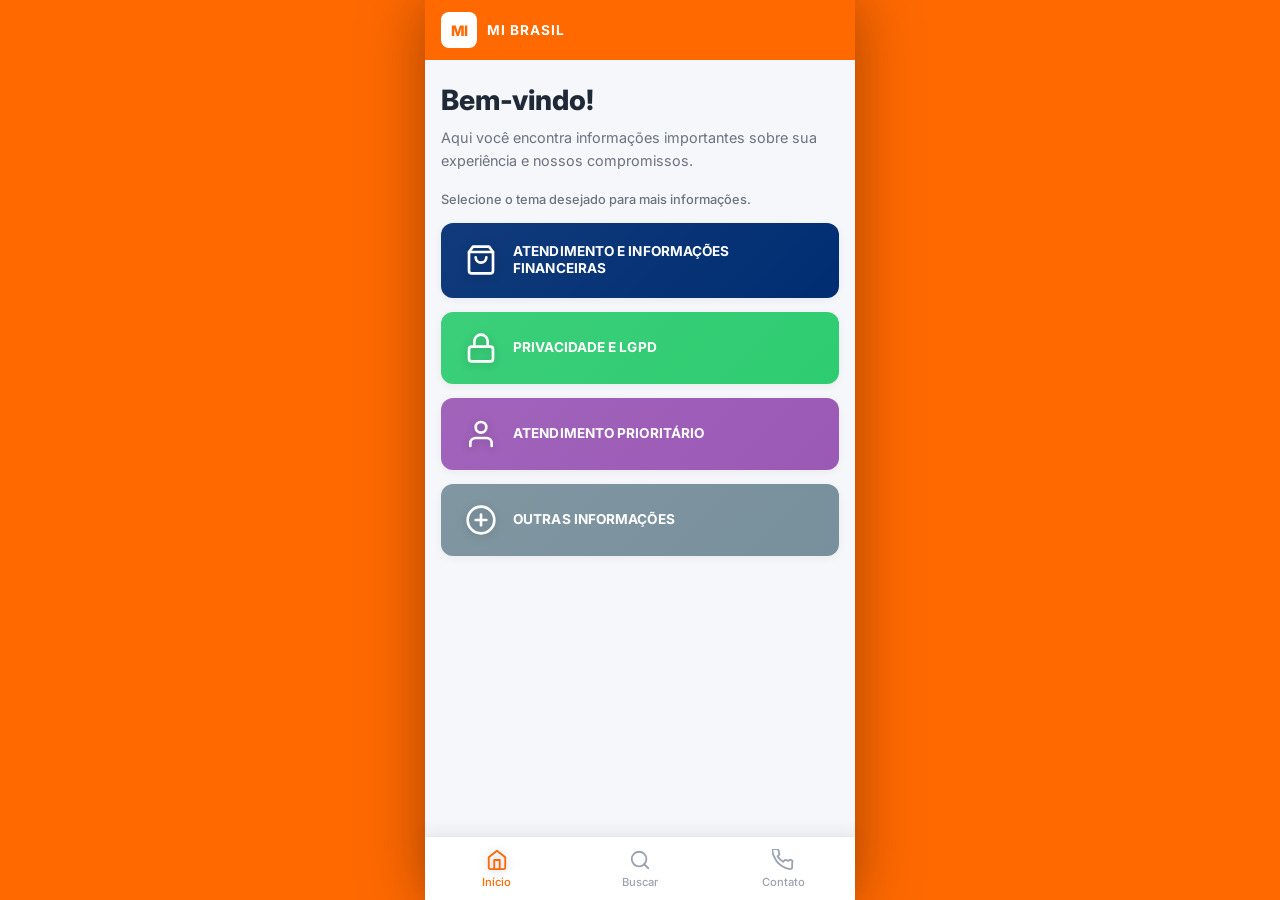
==== index.html @ d86f3706 "vs01" ====
<!DOCTYPE html>
<html lang="pt-BR">

<head>
  <meta charset="UTF-8" />
  <meta name="viewport" content="width=device-width, initial-scale=1.0, maximum-scale=1.0, user-scalable=no" />
  <meta name="theme-color" content="#ff8868" />
  <title>MI Brasil – Informações ao Cliente</title>
  <link rel="preconnect" href="https://fonts.googleapis.com" />
  <link rel="preconnect" href="https://fonts.gstatic.com" crossorigin />
  <link href="https://fonts.googleapis.com/css2?family=Inter:wght@400;500;600;700;800&display=swap" rel="stylesheet" />
  <link rel="stylesheet" href="style.css" />
</head>

<body>

  <!-- ═══════════════════════════════════════════
     SVG ICON SPRITE
════════════════════════════════════════════ -->

  <svg xmlns="http://www.w3.org/2000/svg" style="display:none">
    <symbol id="icon-home" viewBox="0 0 24 24" fill="none" stroke="currentColor" stroke-width="2" stroke-linecap="round"
      stroke-linejoin="round">
      <path d="M3 9l9-7 9 7v11a2 2 0 01-2 2H5a2 2 0 01-2-2z" />
      <polyline points="9 22 9 12 15 12 15 22" />
    </symbol>
    <symbol id="icon-search" viewBox="0 0 24 24" fill="none" stroke="currentColor" stroke-width="2"
      stroke-linecap="round" stroke-linejoin="round">
      <circle cx="11" cy="11" r="8" />
      <line x1="21" y1="21" x2="16.65" y2="16.65" />
    </symbol>
    <symbol id="icon-phone" viewBox="0 0 24 24" fill="none" stroke="currentColor" stroke-width="2"
      stroke-linecap="round" stroke-linejoin="round">
      <path
        d="M22 16.92v3a2 2 0 01-2.18 2 19.79 19.79 0 01-8.63-3.07A19.5 19.5 0 013.07 9.8 19.79 19.79 0 01.22 1.18 2 2 0 012.2 0h3a2 2 0 012 1.72 12.84 12.84 0 00.7 2.81 2 2 0 01-.45 2.11L6.09 7.91a16 16 0 006 6l1.27-1.27a2 2 0 012.11-.45 12.84 12.84 0 002.81.7A2 2 0 0122 14.92v2z" />
    </symbol>
    <symbol id="icon-menu" viewBox="0 0 24 24" fill="none" stroke="currentColor" stroke-width="2" stroke-linecap="round"
      stroke-linejoin="round">
      <line x1="3" y1="6" x2="21" y2="6" />
      <line x1="3" y1="12" x2="21" y2="12" />
      <line x1="3" y1="18" x2="21" y2="18" />
    </symbol>
    <symbol id="icon-close" viewBox="0 0 24 24" fill="none" stroke="currentColor" stroke-width="2"
      stroke-linecap="round" stroke-linejoin="round">
      <line x1="18" y1="6" x2="6" y2="18" />
      <line x1="6" y1="6" x2="18" y2="18" />
    </symbol>
    <symbol id="icon-arrow-left" viewBox="0 0 24 24" fill="none" stroke="currentColor" stroke-width="2"
      stroke-linecap="round" stroke-linejoin="round">
      <line x1="19" y1="12" x2="5" y2="12" />
      <polyline points="12 19 5 12 12 5" />
    </symbol>
    <symbol id="icon-arrow-right" viewBox="0 0 24 24" fill="none" stroke="currentColor" stroke-width="2"
      stroke-linecap="round" stroke-linejoin="round">
      <line x1="5" y1="12" x2="19" y2="12" />
      <polyline points="12 5 19 12 12 19" />
    </symbol>
    <symbol id="icon-bag" viewBox="0 0 24 24" fill="none" stroke="currentColor" stroke-width="2" stroke-linecap="round"
      stroke-linejoin="round">
      <path d="M6 2L3 6v14a2 2 0 002 2h14a2 2 0 002-2V6l-3-4z" />
      <line x1="3" y1="6" x2="21" y2="6" />
      <path d="M16 10a4 4 0 01-8 0" />
    </symbol>
    <symbol id="icon-scale" viewBox="0 0 24 24" fill="none" stroke="currentColor" stroke-width="2"
      stroke-linecap="round" stroke-linejoin="round">
      <line x1="12" y1="3" x2="12" y2="20" />
      <path d="M3 6l4 8-4 2" />
      <path d="M21 6l-4 8 4 2" />
      <line x1="3" y1="16" x2="9" y2="16" />
      <line x1="15" y1="16" x2="21" y2="16" />
      <line x1="8" y1="20" x2="16" y2="20" />
    </symbol>
    <symbol id="icon-lock" viewBox="0 0 24 24" fill="none" stroke="currentColor" stroke-width="2" stroke-linecap="round"
      stroke-linejoin="round">
      <rect x="3" y="11" width="18" height="11" rx="2" ry="2" />
      <path d="M7 11V7a5 5 0 0110 0v4" />
    </symbol>
    <symbol id="icon-user" viewBox="0 0 24 24" fill="none" stroke="currentColor" stroke-width="2" stroke-linecap="round"
      stroke-linejoin="round">
      <path d="M20 21v-2a4 4 0 00-4-4H8a4 4 0 00-4 4v2" />
      <circle cx="12" cy="7" r="4" />
    </symbol>
    <symbol id="icon-shield" viewBox="0 0 24 24" fill="none" stroke="currentColor" stroke-width="2"
      stroke-linecap="round" stroke-linejoin="round">
      <path d="M12 22s8-4 8-10V5l-8-3-8 3v7c0 6 8 10 8 10z" />
    </symbol>
    <symbol id="icon-plus-circle" viewBox="0 0 24 24" fill="none" stroke="currentColor" stroke-width="2"
      stroke-linecap="round" stroke-linejoin="round">
      <circle cx="12" cy="12" r="10" />
      <line x1="12" y1="8" x2="12" y2="16" />
      <line x1="8" y1="12" x2="16" y2="12" />
    </symbol>
    <symbol id="icon-check" viewBox="0 0 24 24" fill="none" stroke="currentColor" stroke-width="2.5"
      stroke-linecap="round" stroke-linejoin="round">
      <polyline points="20 6 9 17 4 12" />
    </symbol>
    <symbol id="icon-alert" viewBox="0 0 24 24" fill="none" stroke="currentColor" stroke-width="2"
      stroke-linecap="round" stroke-linejoin="round">
      <circle cx="12" cy="12" r="10" />
      <line x1="12" y1="8" x2="12" y2="12" />
      <line x1="12" y1="16" x2="12.01" y2="16" />
    </symbol>
    <symbol id="icon-camera" viewBox="0 0 24 24" fill="none" stroke="currentColor" stroke-width="2"
      stroke-linecap="round" stroke-linejoin="round">
      <path d="M23 19a2 2 0 01-2 2H3a2 2 0 01-2-2V8a2 2 0 012-2h4l2-3h6l2 3h4a2 2 0 012 2z" />
      <circle cx="12" cy="13" r="4" />
    </symbol>
    <symbol id="icon-credit-card" viewBox="0 0 24 24" fill="none" stroke="currentColor" stroke-width="2"
      stroke-linecap="round" stroke-linejoin="round">
      <rect x="1" y="4" width="22" height="16" rx="2" ry="2" />
      <line x1="1" y1="10" x2="23" y2="10" />
    </symbol>
    <symbol id="icon-eye" viewBox="0 0 24 24" fill="none" stroke="currentColor" stroke-width="2" stroke-linecap="round"
      stroke-linejoin="round">
      <path d="M1 12s4-8 11-8 11 8 11 8-4 8-11 8-11-8-11-8z" />
      <circle cx="12" cy="12" r="3" />
    </symbol>
    <symbol id="icon-bell" viewBox="0 0 24 24" fill="none" stroke="currentColor" stroke-width="2" stroke-linecap="round"
      stroke-linejoin="round">
      <path d="M18 8A6 6 0 006 8c0 7-3 9-3 9h18s-3-2-3-9" />
      <path d="M13.73 21a2 2 0 01-3.46 0" />
    </symbol>
    <symbol id="icon-file" viewBox="0 0 24 24" fill="none" stroke="currentColor" stroke-width="2" stroke-linecap="round"
      stroke-linejoin="round">
      <path d="M14 2H6a2 2 0 00-2 2v16a2 2 0 002 2h12a2 2 0 002-2V8z" />
      <polyline points="14 2 14 8 20 8" />
    </symbol>
    <symbol id="icon-map-pin" viewBox="0 0 24 24" fill="none" stroke="currentColor" stroke-width="2"
      stroke-linecap="round" stroke-linejoin="round">
      <path d="M21 10c0 7-9 13-9 13s-9-6-9-13a9 9 0 0118 0z" />
      <circle cx="12" cy="10" r="3" />
    </symbol>
    <symbol id="icon-refresh" viewBox="0 0 24 24" fill="none" stroke="currentColor" stroke-width="2"
      stroke-linecap="round" stroke-linejoin="round">
      <polyline points="23 4 23 10 17 10" />
      <path d="M20.49 15a9 9 0 11-2.12-9.36L23 10" />
    </symbol>
    <symbol id="icon-wifi" viewBox="0 0 24 24" fill="none" stroke="currentColor" stroke-width="2" stroke-linecap="round"
      stroke-linejoin="round">
      <path d="M5 12.55a11 11 0 0114.08 0" />
      <path d="M1.42 9a16 16 0 0121.16 0" />
      <path d="M8.53 16.11a6 6 0 016.95 0" />
      <line x1="12" y1="20" x2="12.01" y2="20" />
    </symbol>
    <symbol id="icon-info" viewBox="0 0 24 24" fill="none" stroke="currentColor" stroke-width="2" stroke-linecap="round"
      stroke-linejoin="round">
      <circle cx="12" cy="12" r="10" />
      <line x1="12" y1="16" x2="12" y2="12" />
      <line x1="12" y1="8" x2="12.01" y2="8" />
    </symbol>
    <symbol id="icon-chat" viewBox="0 0 24 24" fill="none" stroke="currentColor" stroke-width="2" stroke-linecap="round"
      stroke-linejoin="round">
      <path d="M21 15a2 2 0 01-2 2H7l-4 4V5a2 2 0 012-2h14a2 2 0 012 2z" />
    </symbol>
    <symbol id="icon-star" viewBox="0 0 24 24" fill="none" stroke="currentColor" stroke-width="2" stroke-linecap="round"
      stroke-linejoin="round">
      <polygon
        points="12 2 15.09 8.26 22 9.27 17 14.14 18.18 21.02 12 17.77 5.82 21.02 7 14.14 2 9.27 8.91 8.26 12 2" />
    </symbol>
    <symbol id="icon-clock" viewBox="0 0 24 24" fill="none" stroke="currentColor" stroke-width="2"
      stroke-linecap="round" stroke-linejoin="round">
      <circle cx="12" cy="12" r="10" />
      <polyline points="12 6 12 12 16 14" />
    </symbol>
    <symbol id="icon-list" viewBox="0 0 24 24" fill="none" stroke="currentColor" stroke-width="2" stroke-linecap="round"
      stroke-linejoin="round">
      <line x1="8" y1="6" x2="21" y2="6" />
      <line x1="8" y1="12" x2="21" y2="12" />
      <line x1="8" y1="18" x2="21" y2="18" />
      <line x1="3" y1="6" x2="3.01" y2="6" />
      <line x1="3" y1="12" x2="3.01" y2="12" />
      <line x1="3" y1="18" x2="3.01" y2="18" />
    </symbol>
  </svg>

  <!-- ═══════════════════════════════════════════
     APP ROOT
════════════════════════════════════════════ -->
  <div id="app">


    <!-- ─── SCREENS CONTAINER ───────────────── -->
    <div id="screens-container">

      <!-- ══════════════════════════════════════
         TELA 1 – HOME
    ══════════════════════════════════════ -->
      <div id="screen-home" class="screen active" role="main" aria-label="Início">
        <header class="app-header" role="banner">
          <div class="header-logo">
            <div class="logo-badge">
              <span class="logo-mi">MI</span>
            </div>
            <span class="logo-name">MI BRASIL</span>
          </div>
        </header>

        <div class="screen-scroll">
          <div class="home-welcome">
            <h1 class="welcome-title">Bem-vindo!</h1>
            <p class="welcome-subtitle">Aqui você encontra informações importantes sobre sua experiência e nossos
              compromissos.</p>
          </div>

          <div class="section-label">Selecione o tema desejado para mais informações.</div>

          <div class="home-grid" id="home-grid" role="list" aria-label="Temas de informação">
            <!-- Populated by JS -->
          </div>
        </div>
      </div>

      <!-- ══════════════════════════════════════
         TELA 2 – LISTAGEM DO TEMA
    ══════════════════════════════════════ -->
      <div id="screen-theme" class="screen" role="main" aria-label="Módulos do tema">
        <header class="app-header sub-header" id="theme-header">
          <button class="btn-back" id="theme-back-btn" aria-label="Voltar">
            <svg>
              <use href="#icon-arrow-left" />
            </svg>
            <span>Voltar</span>
          </button>
        </header>

        <div class="screen-scroll">
          <div class="theme-hero" id="theme-hero">
            <div class="theme-hero-icon" id="theme-hero-icon" aria-hidden="true"></div>
            <div class="theme-hero-text">
              <h1 class="theme-hero-title" id="theme-hero-title"></h1>
              <p class="theme-hero-desc" id="theme-hero-desc"></p>
            </div>
          </div>

          <div class="modules-list" id="modules-list" role="list" aria-label="Lista de módulos">
            <!-- Populated by JS -->
          </div>
        </div>
      </div>

      <!-- ══════════════════════════════════════
         TELA 3 – CONTEÚDO COM ABAS
    ══════════════════════════════════════ -->
      <div id="screen-content" class="screen" role="main" aria-label="Conteúdo">
        <header class="app-header sub-header">
          <button class="btn-back" id="content-back-btn" aria-label="Voltar">
            <svg>
              <use href="#icon-arrow-left" />
            </svg>
            <span>Voltar</span>
          </button>
        </header>

        <div class="screen-scroll">
          <div class="content-hero" id="content-hero">
            <div class="content-hero-icon" id="content-hero-icon" aria-hidden="true"></div>
            <div>
              <h1 class="content-hero-title" id="content-hero-title"></h1>
              <p class="content-hero-desc" id="content-hero-desc"></p>
            </div>
          </div>

          <!-- Tabs -->
          <div class="tabs-container" role="tablist" aria-label="Navegação por abas">
            <button class="tab-btn active" role="tab" aria-selected="true" aria-controls="tab-panel-general"
              id="tab-general" data-tab="general">
              Informações Gerais
            </button>
            <button class="tab-btn" role="tab" aria-selected="false" aria-controls="tab-panel-state" id="tab-state"
              data-tab="state">
              Por Estado
            </button>
            <button class="tab-btn" role="tab" aria-selected="false" aria-controls="tab-panel-city" id="tab-city"
              data-tab="city">
              Por Cidade
            </button>
          </div>

          <!-- Tab Panel: Informações Gerais -->
          <div class="tab-panel active" id="tab-panel-general" role="tabpanel" aria-labelledby="tab-general">
            <div class="content-card" id="general-content">
              <!-- Populated by JS -->
            </div>
          </div>

          <!-- Tab Panel: Por Estado -->
          <div class="tab-panel" id="tab-panel-state" role="tabpanel" aria-labelledby="tab-state">
            <div class="content-card">
              <label class="select-label" for="state-select">Selecione seu estado</label>
              <div class="select-wrapper">
                <select id="state-select" class="custom-select" aria-label="Selecione o estado">
                  <option value="">Selecione seu estado</option>
                </select>
                <svg class="select-arrow">
                  <use href="#icon-arrow-right" />
                </svg>
              </div>
              <div id="state-content" class="state-content" aria-live="polite">
                <!-- Preenchido via JS ao alterar a seleção -->
              </div>
            </div>
          </div>

          <!-- Tab Panel: Por Cidade -->
          <div class="tab-panel" id="tab-panel-city" role="tabpanel" aria-labelledby="tab-city">
            <div class="content-card">
              <label class="select-label" for="city-state-select">Selecione o estado</label>
              <div class="select-wrapper">
                <select id="city-state-select" class="custom-select" aria-label="Estado">
                  <option value="">Selecione o estado</option>
                </select>
                <svg class="select-arrow">
                  <use href="#icon-arrow-right" />
                </svg>
              </div>

              <div id="city-select-wrapper" class="city-select-group" style="display:none">
                <label class="select-label" for="city-select">Selecione a cidade</label>
                <div class="select-wrapper">
                  <select id="city-select" class="custom-select" aria-label="Cidade">
                    <option value="">Selecione a cidade</option>
                  </select>
                  <svg class="select-arrow">
                    <use href="#icon-arrow-right" />
                  </svg>
                </div>
              </div>

              <div id="unit-select-wrapper" class="city-select-group" style="display:none">
                <label class="select-label" for="unit-select">Selecione a loja</label>
                <div class="select-wrapper">
                  <select id="unit-select" class="custom-select" aria-label="Loja">
                    <option value="">Selecione a loja</option>
                  </select>
                  <svg class="select-arrow">
                    <use href="#icon-arrow-right" />
                  </svg>
                </div>
              </div>

              <div id="city-content" class="city-content" aria-live="polite">
                <!-- Populated by JS -->
              </div>
            </div>
          </div>
        </div>
      </div>

      <!-- ══════════════════════════════════════
         TELA 3.5 – ATENDIMENTO PRIORITÁRIO
    ══════════════════════════════════════ -->
      <div id="screen-atendimento-prioritario" class="screen" role="main" aria-label="Atendimento Prioritário">
        <header class="app-header sub-header" style="background: #9B59B6">
          <button class="btn-back" id="atendimento-back-btn" aria-label="Voltar">
            <svg>
              <use href="#icon-arrow-left" />
            </svg>
            <span>Voltar</span>
          </button>
        </header>

        <div class="screen-scroll">
          <div class="content-hero">
            <div class="content-hero-icon" style="background: #9B59B6">
              <svg>
                <use href="#icon-user" />
              </svg>
            </div>
            <div>
              <h1 class="content-hero-title">Atendimento Preferencial</h1>
              <p class="content-hero-desc">Regras e legislações que garantem atendimento preferencial a pessoas com
                necessidades especiais.</p>
            </div>
          </div>

          <div class="content-card">
            <div class="intro">
              Nesta página, os Clientes das lojas XIAOMI STORE encontrarão informações sobre <strong>Atendimento
                Preferencial e Prioritário.</strong>
              <br><br>
              <strong>Atendimento Preferencial</strong> e Prioritário de acordo com a Lei Federal nº 10.048/2000:
              <ul class="pref-list" aria-describedby="desc-list">
                <li>Pessoas com deficiência;</li>
                <li>Pessoas com transtorno do espectro autista;</li>
                <li>Pessoas idosas com idade igual ou superior a 60 (sessenta) anos;</li>
                <li>As gestantes e as lactantes;</li>
                <li>Pessoas com criança de colo;</li>
                <li>Pessoas obesas;</li>
                <li>Pessoas com mobilidade reduzida;</li>
                <li>Doadores de sangue, mediante apresentação de comprovante de doação, com validade de 120 (cento e
                  vinte) dias.</li>
              </ul>
              Seguem abaixo outras condições de <strong>Atendimento Preferencial e Prioritário</strong> de acordo leis
              específicas de Estados e Municípios. Verifique as informações referentes à localidade (estado/cidade) da
              loja em que está sendo atendido e, caso faça parte de algum grupo preferencial / prioritário, informe sua
              condição ao vendedor.
            </div>
          </div>

          <div class="search-wrapper" role="search" style="margin-top:12px; margin-bottom:12px; position: relative;">
            <label for="searchInputAtendimento" class="visually-hidden">Buscar cidade ou estado</label>
            <div class="search-container" style="position: relative; display: flex; align-items: center;">
              <svg class="search-icon" xmlns="http://www.w3.org/2000/svg" viewBox="0 0 24 24"
                style="width: 20px; height: 20px; position: absolute; left: 10px; pointer-events: none;">
                <path fill="#888"
                  d="M15.5 14h-.79l-.28-.27a6.471 6.471 0 001.48-5.34C15.17 5.59 12.53 3 9.25 3S3.33 5.59 3.09 8.89a6.51 6.51 0 0011.28 4.49l.27.28v.79l5 4.99L20.49 19l-4.99-5zM9.25 14C6.9 14 5 12.1 5 9.75S6.9 5.5 9.25 5.5 13.5 7.4 13.5 9.75 11.6 14 9.25 14z" />
              </svg>
              <input type="text" id="searchInputAtendimento" placeholder="Buscar cidade ou estado..."
                aria-label="Buscar cidade ou estado"
                style="width: 100%; padding: 10px 10px 10px 40px; border: 1px solid #ccc; border-radius: 8px; font-size: 1rem; background-color: #fff;">
            </div>
          </div>

          <div class="estados-container" id="estadosContainerAtendimento">
            <div class="estados-item" data-estado="alagoas">
              <div class="estados-question" tabindex="0" role="button" aria-expanded="false">Alagoas (AL)<span
                  class="seta">▶</span></div>
              <div class="estados-answer">
                <div class="cidade" data-cidade="Maceio al">
                  <div class="cidade-question" tabindex="0" role="button" aria-expanded="false">Maceió<span
                      class="seta">▶</span></div>
                  <div class="cidade-answer">
                    <img src="./img/estados/al/atendimento_preferencial_AL.png"
                      alt="Placa de Atendimento Preferencial em Alagoas">
                  </div>
                </div>
              </div>
            </div>

            <div class="estados-item" data-estado="Bahia BA">
              <div class="estados-question" tabindex="0" role="button" aria-expanded="false">Bahia (BA)<span
                  class="seta">▶</span></div>
              <div class="estados-answer">
                <div class="cidade" data-cidade="Bahia">
                  <div class="cidade-question" tabindex="0" role="button" aria-expanded="false">Bahia<span
                      class="seta">▶</span></div>
                  <div class="cidade-answer">
                    <img src="./img/estados/ba/atendimento_preferencial_BA.png"
                      alt="Placa de Atendimento Preferencial em Bahia">
                  </div>
                </div>
              </div>
            </div>

            <div class="estados-item" data-estado="Ceará CE">
              <div class="estados-question" tabindex="0" role="button" aria-expanded="false">Ceará (CE)<span
                  class="seta">▶</span></div>
              <div class="estados-answer">
                <div class="cidade" data-cidade="Ceará">
                  <div class="cidade-question" tabindex="0" role="button" aria-expanded="false">Ceará<span
                      class="seta">▶</span></div>
                  <div class="cidade-answer">
                    <img src="./img/estados/ce/atendimento_preferencial_CE.png"
                      alt="Placa de Atendimento Preferencial em Ceará">
                  </div>
                </div>
              </div>
            </div>

            <div class="estados-item" data-estado="Distrito Federal DF">
              <div class="estados-question" tabindex="0" role="button" aria-expanded="false">Distrito Federal (DF)<span
                  class="seta">▶</span></div>
              <div class="estados-answer">
                <div class="cidade" data-cidade="Distrito Federal">
                  <div class="cidade-question" tabindex="0" role="button" aria-expanded="false">Distrito Federal<span
                      class="seta">▶</span></div>
                  <div class="cidade-answer">
                    <img src="./img/estados/df/ambiente_filmado_DF.png"
                      alt="Aviso de ambiente sendo filmado no Distrito Federal">
                    <img src="./img/estados/df/sonegar_crime_DF.png"
                      alt="Aviso de que sonegar é crime no Distrito Federal">
                    <img src="./img/estados/df/proibido_fumar_DF.gif"
                      alt="Sinalização de proibido fumar no Distrito Federal">
                    <img src="./img/estados/df/proibido_capacete_DF.png"
                      alt="Aviso de proibido uso de capacete dentro do estabelecimento no Distrito Federal">
                    <img src="./img/estados/df/proibido_discriminacao_DF.png"
                      alt="Aviso contra discriminação no Distrito Federal">
                    <img src="./img/estados/df/proibido_sacolas_DF.png"
                      alt="Aviso sobre proibição de sacolas plásticas no Distrito Federal">
                  </div>
                </div>
              </div>
            </div>

            <div class="estados-item" data-estado="Espirito Santo ES">
              <div class="estados-question" tabindex="0" role="button" aria-expanded="false">Espirito Santo (ES)<span
                  class="seta">▶</span></div>
              <div class="estados-answer">
                <div class="cidade" data-cidade="Espirito">
                  <div class="cidade-question" tabindex="0" role="button" aria-expanded="false">Espirito Santo<span
                      class="seta">▶</span></div>
                  <div class="cidade-answer">
                    <img src="./img/estados/es/ambiente_filmado_ES.png"
                      alt="Aviso de ambiente sendo filmado no Espírito Santo">
                    <img src="./img/estados/es/procon_ES.png" alt="Informações de contato do Procon do Espírito Santo">
                    <img src="./img/estados/es/proibido_fumar_ES.gif"
                      alt="Sinalização de proibido fumar no Espírito Santo">
                    <img src="./img/estados/es/proibido_capacete_ES.webp"
                      alt="Aviso de proibido uso de capacete dentro do estabelecimento no Espírito Santo">
                  </div>
                </div>
              </div>
            </div>

            <div class="estados-item" data-estado="Maranhao MA">
              <div class="estados-question" tabindex="0" role="button" aria-expanded="false">Maranhão (MA)<span
                  class="seta">▶</span></div>
              <div class="estados-answer">
                <div class="cidade" data-cidade="Sao Luiz">
                  <div class="cidade-question" tabindex="0" role="button" aria-expanded="false">São Luís<span
                      class="seta">▶</span></div>
                  <div class="cidade-answer">
                    <img src="./img/estados/ma/atendimento_preferencial_MA.png"
                      alt="Placa de Atendimento Preferencial no Maranhão">
                  </div>
                </div>
              </div>
            </div>

            <div class="estados-item" data-estado="Mato Grosso do Sul MT">
              <div class="estados-question" tabindex="0" role="button" aria-expanded="false">Mato Grosso do Sul
                (MT)<span class="seta">▶</span></div>
              <div class="estados-answer">
                <div class="cidade" data-cidade="Campo Grande">
                  <div class="cidade-question" tabindex="0" role="button" aria-expanded="false">Campo Grande<span
                      class="seta">▶</span></div>
                  <div class="cidade-answer">
                    <img src="./img/estados/mt/atendimento_prioritario_MT.png"
                      alt="Placa de Atendimento Prioritário em Mato Grosso">
                  </div>
                </div>
              </div>
            </div>

            <div class="estados-item" data-estado="Minas Gerais MG">
              <div class="estados-question" tabindex="0" role="button" aria-expanded="false">Minas Gerais (MG)<span
                  class="seta">▶</span></div>
              <div class="estados-answer">
                <div class="cidade" data-cidade="Belo Horizonte">
                  <div class="cidade-question" tabindex="0" role="button" aria-expanded="false">Belo Horizonte<span
                      class="seta">▶</span></div>
                  <div class="cidade-answer">
                    <img src="./img/estados/mg/atendimento_prioritario_MG.png"
                      alt="Placa de Atendimento Prioritário em Belo Horizonte">
                  </div>
                </div>
              </div>
            </div>

            <div class="estados-item" data-estado="Para PA">
              <div class="estados-question" tabindex="0" role="button" aria-expanded="false">Pará (PA)<span
                  class="seta">▶</span></div>
              <div class="estados-answer">
                <div class="cidade" data-cidade="Para">
                  <div class="cidade-question" tabindex="0" role="button" aria-expanded="false">Pará<span
                      class="seta">▶</span></div>
                  <div class="cidade-answer">
                    <img src="./img/estados/pa/atendimento_preferencial_PA.png"
                      alt="Placa de Atendimento Preferencial no Pará">
                  </div>
                </div>
              </div>
            </div>

            <div class="estados-item" data-estado="Paraiba PB">
              <div class="estados-question" tabindex="0" role="button" aria-expanded="false">Paraíba (PB)<span
                  class="seta">▶</span></div>
              <div class="estados-answer">
                <div class="cidade" data-cidade="Paraiba">
                  <div class="cidade-question" tabindex="0" role="button" aria-expanded="false">Paríba<span
                      class="seta">▶</span></div>
                  <div class="cidade-answer">
                    <img src="./img/estados/pb/1. Atendimento Prioritário.jpg"
                      alt="Placa de Atendimento Preferencial na Paraíba">
                  </div>
                </div>
              </div>
            </div>

            <div class="estados-item" data-estado="Paraiba PE">
              <div class="estados-question" tabindex="0" role="button" aria-expanded="false">Pernambuco (PE)<span
                  class="seta">▶</span></div>
              <div class="estados-answer">
                <div class="cidade" data-cidade="Pernambuco">
                  <div class="cidade-question" tabindex="0" role="button" aria-expanded="false">Pernambuco<span
                      class="seta">▶</span></div>
                  <div class="cidade-answer">
                    <img src="./img/estados/pe/atendimento_preferencial_PE.png"
                      alt="Placa de Atendimento Preferencial em Pernambuco">
                  </div>
                </div>
              </div>
            </div>

            <div class="estados-item" data-estado="Piauí PI">
              <div class="estados-question" tabindex="0" role="button" aria-expanded="false">Piauí (PI)<span
                  class="seta">▶</span></div>
              <div class="estados-answer">
                <div class="cidade" data-cidade="Piuai">
                  <div class="cidade-question" tabindex="0" role="button" aria-expanded="false">Piauí<span
                      class="seta">▶</span></div>
                  <div class="cidade-answer">
                    <img src="./img/estados/pi/atendimento_preferencial_PI.png"
                      alt="Placa de Atendimento Preferencial no Piauí">
                  </div>
                </div>
                <div class="cidade" data-cidade="Teresina">
                  <div class="cidade-question" tabindex="0" role="button" aria-expanded="false">Teresina<span
                      class="seta">▶</span></div>
                  <div class="cidade-answer">
                    <img src="./img/estados/pi/atendimento_preferencial_PI.png"
                      alt="Placa de Atendimento Preferencial em Teresina">
                  </div>
                </div>
              </div>
            </div>

            <div class="estados-item" data-estado="Rio de Janeiro RJ">
              <div class="estados-question" tabindex="0" role="button" aria-expanded="false">Rio de Janeiro (RJ) <span
                  class="seta">▶</span></div>
              <div class="estados-answer">
                <div class="cidade" data-cidade="Rio de Janeiro">
                  <div class="cidade-question" tabindex="0" role="button" aria-expanded="false">Rio de Janeiro<span
                      class="seta">▶</span></div>
                  <div class="cidade-answer">
                    <img src="./img/estados/rj/atendimento_preferencial_RJ.png"
                      alt="Placa de Atendimento Preferencial no Rio de Janeiro">
                  </div>
                </div>
              </div>
            </div>

            <div class="estados-item" data-estado="São paulo SP">
              <div class="estados-question" tabindex="0" role="button" aria-expanded="false">São Paulo (SP) <span
                  class="seta">▶</span></div>
              <div class="estados-answer">
                <div class="cidade" data-cidade="barueri">
                  <div class="cidade-question" tabindex="0" role="button" aria-expanded="false">Barueri <span
                      class="seta">▶</span></div>
                  <div class="cidade-answer">
                    <img src="./img/estados/sp/atendimento_prioritario_SP.png"
                      alt="Placa de Atendimento Prioritário em Barueri">
                  </div>
                </div>
                <div class="cidade" data-cidade="campinas">
                  <div class="cidade-question" tabindex="0" role="button" aria-expanded="false">Campinas <span
                      class="seta">▶</span></div>
                  <div class="cidade-answer">
                    <img src="./img/estados/sp/atendimento_prioritario_SP.jpg"
                      alt="Placa de Atendimento Prioritário em Campinas">
                  </div>
                </div>
              </div>
            </div>
          </div>
        </div>
      </div>

      <!-- ══════════════════════════════════════
         TELA 3.6 – PRIVACIDADE E LGPD
    ══════════════════════════════════════ -->
      <div id="screen-privacidade-lgpd" class="screen" role="main" aria-label="Privacidade e LGPD">
        <header class="app-header sub-header" style="background: #27AE60">
          <button class="btn-back" id="privacidade-back-btn" aria-label="Voltar">
            <svg>
              <use href="#icon-arrow-left" />
            </svg>
            <span>Voltar</span>
          </button>
        </header>

        <div class="screen-scroll">

          <!-- Hero — mesmo padrão dos outros temas -->
          <div class="content-hero">
            <div class="content-hero-icon" style="background: #27AE60">
              <svg>
                <use href="#icon-lock" />
              </svg>
            </div>
            <div>
              <h1 class="content-hero-title">Aviso de Privacidade</h1>
              <p class="content-hero-desc">Consulte o Aviso de Privacidade específico do seu shopping.</p>
            </div>
          </div>

          <!-- Barra de busca -->
          <div class="priv-search-wrap">
            <div class="priv-search-box" id="privSearchBox">
              <svg class="priv-search-ico" aria-hidden="true">
                <use href="#icon-search" />
              </svg>
              <input type="search" id="searchInputPrivacidade" class="priv-search-input"
                placeholder="Shopping, cidade ou estado…" aria-label="Buscar por shopping, cidade ou estado"
                autocomplete="off">
              <button class="priv-search-clear" id="privSearchClearBtn" aria-label="Limpar busca" style="display:none">
                <svg aria-hidden="true">
                  <use href="#icon-close" />
                </svg>
              </button>
            </div>
          </div>

          <!-- Estado inicial vazio -->
          <div id="privResultsEmpty" class="priv-empty-state">
            <div class="priv-empty-icon-wrap" aria-hidden="true">
              <svg viewBox="0 0 24 24" fill="none" stroke="#27AE60" stroke-width="1.5" stroke-linecap="round"
                stroke-linejoin="round">
                <circle cx="11" cy="11" r="8" />
                <line x1="21" y1="21" x2="16.65" y2="16.65" />
              </svg>
            </div>
            <p class="priv-empty-title">Busque seu shopping</p>
            <p class="priv-empty-sub">Digite o nome do shopping, cidade ou estado para encontrar o Aviso de Privacidade
              correspondente.</p>
          </div>

          <!-- Resultados -->
          <div id="privResultsList" class="priv-results" aria-live="polite" style="display:none">
            <!-- Preenchido pelo JS -->
          </div>

          <!-- Sem resultados -->
          <div id="privNoResults" class="priv-empty-state" style="display:none">
            <div class="priv-empty-icon-wrap" aria-hidden="true">
              <svg viewBox="0 0 24 24" fill="none" stroke="#9ca3af" stroke-width="1.5" stroke-linecap="round"
                stroke-linejoin="round">
                <circle cx="11" cy="11" r="8" />
                <line x1="21" y1="21" x2="16.65" y2="16.65" />
                <line x1="8" y1="8" x2="14" y2="14" />
                <line x1="14" y1="8" x2="8" y2="14" />
              </svg>
            </div>
            <p class="priv-empty-title">Nenhum resultado</p>
            <p class="priv-empty-sub">Tente buscar por outro termo.</p>
          </div>

        </div>
      </div>


      <!-- ══════════════════════════════════════
         TELA 4 – BUSCA
    ══════════════════════════════════════ -->
      <div id="screen-search" class="screen" role="main" aria-label="Busca">
        <header class="app-header sub-header">
          <div class="header-logo">
            <div class="logo-badge"><span class="logo-mi">MI</span></div>
            <span class="logo-name">MI BRASIL</span>
          </div>
        </header>

        <div class="screen-scroll">
          <h1 class="search-page-title">Buscar informações</h1>

          <div class="search-bar-wrapper">
            <svg class="search-bar-icon" aria-hidden="true">
              <use href="#icon-search" />
            </svg>
            <input type="search" id="search-input" class="search-bar" placeholder="Digite o que você procura..."
              aria-label="Campo de busca" autocomplete="off" />
          </div>

          <div class="filter-group">
            <label class="filter-label" for="filter-select">Filtrar por tema</label>
            <div class="select-wrapper">
              <select id="filter-select" class="custom-select" aria-label="Filtrar por tema">
                <option value="">Todos os temas</option>
              </select>
              <svg class="select-arrow">
                <use href="#icon-arrow-right" />
              </svg>
            </div>
          </div>

          <div id="search-results" class="search-results" aria-live="polite" aria-label="Resultados da busca">
            <!-- Populated by JS -->
          </div>
        </div>
      </div>

      <!-- ══════════════════════════════════════
         TELA 5 – CONTATO
    ══════════════════════════════════════ -->
      <div id="screen-contact" class="screen" role="main" aria-label="Contato">
        <header class="app-header sub-header">
          <button class="btn-back" id="contact-back-btn" aria-label="Voltar">
            <svg>
              <use href="#icon-arrow-left" />
            </svg>
            <span>Voltar</span>
          </button>
        </header>

        <div class="screen-scroll">
          <div class="contact-hero">
            <div class="contact-icon-wrap" aria-hidden="true">
              <svg>
                <use href="#icon-chat" />
              </svg>
            </div>
            <h1>Fale Conosco</h1>
            <p>Canais oficiais de atendimento e suporte ao cliente.</p>
          </div>

          <div id="contact-cards" class="contact-cards">
            <!-- Populated by JS -->
          </div>

          <div class="content-card alert-card" style="margin-top:12px">
            <svg class="alert-icon" aria-hidden="true">
              <use href="#icon-alert" />
            </svg>
            <p>Em caso de emergência, acione o canal de atendimento da sua unidade local. Nosso compromisso é atendê-lo
              com rapidez e respeito.</p>
          </div>
        </div>
      </div>

      <!-- ══════════════════════════════════════
         TELA 6 – SOBRE
    ══════════════════════════════════════ -->
      <div id="screen-about" class="screen" role="main" aria-label="Sobre">
        <header class="app-header sub-header">
          <button class="btn-back" id="about-back-btn" aria-label="Voltar">
            <svg>
              <use href="#icon-arrow-left" />
            </svg>
            <span>Voltar</span>
          </button>
        </header>

        <div class="screen-scroll">
          <div class="about-hero">
            <div class="about-logo">
              <span class="logo-mi">MI</span>
              <span class="logo-text">BRASIL</span>
            </div>
            <h1>Sobre o Sistema</h1>
          </div>
          <div class="content-card" style="margin-bottom:12px">
            <h2 class="card-section-title">O que é este sistema?</h2>
            <p style="color:#4B5563;line-height:1.7;font-size:0.875rem">
              O Hub Digital de Informações ao Cliente MI Brasil é uma plataforma institucional acessada via QR Code em
              nossas lojas físicas. Aqui você encontra todas as informações legais, políticas, regulamentos e direitos
              relativos à sua experiência de compra.
            </p>
          </div>
          <div class="content-card" style="margin-bottom:12px">
            <h2 class="card-section-title">Nossos pilares</h2>
            <div class="about-pillars">
              <div class="pillar-item">
                <svg aria-hidden="true">
                  <use href="#icon-eye" />
                </svg>
                <span>Transparência</span>
              </div>
              <div class="pillar-item">
                <svg aria-hidden="true">
                  <use href="#icon-check" />
                </svg>
                <span>Conformidade</span>
              </div>
              <div class="pillar-item">
                <svg aria-hidden="true">
                  <use href="#icon-star" />
                </svg>
                <span>Respeito</span>
              </div>
            </div>
          </div>
          <div class="content-card">
            <h2 class="card-section-title">Versão</h2>
            <p style="color:#4B5563;font-size:0.875rem">Versão 2.0.0 · Atualizado em junho de 2026</p>
          </div>
        </div>
      </div>

    </div><!-- /screens-container -->

    <!-- ─── BOTTOM NAVIGATION ───────────────── -->
    <nav id="bottom-nav" class="bottom-nav" role="navigation" aria-label="Navegação principal">
      <button class="bottom-nav-item active" data-nav="home" aria-label="Início" aria-current="page">
        <svg class="bottom-nav-icon">
          <use href="#icon-home" />
        </svg>
        <span>Início</span>
      </button>
      <button class="bottom-nav-item" data-nav="search" aria-label="Buscar">
        <svg class="bottom-nav-icon">
          <use href="#icon-search" />
        </svg>
        <span>Buscar</span>
      </button>
      <button class="bottom-nav-item" data-nav="contact" aria-label="Contato">
        <svg class="bottom-nav-icon">
          <use href="#icon-phone" />
        </svg>
        <span>Contato</span>
      </button>
    </nav>

  </div><!-- /app -->

  <script src="script.js"></script>
</body>

</html>
---- style.css ----
/* ═══════════════════════════════════════════
   CSS CUSTOM PROPERTIES
════════════════════════════════════════════ */
:root {
  --color-primary:      #ff6900;
  --color-secondary:    #0D47A1;
  --color-yellow:       #FFD54F;
  --color-green:        #2ECC71;
  --color-purple:       #9B59B6;
  --color-orange:       #FF6B4A;
  --color-gray-card:    #78909C;
  --color-bg:           #F5F7FA;
  --color-surface:      #FFFFFF;
  --color-text:         #1F2937;
  --color-text-muted:   #6B7280;
  --color-border:       #E5E7EB;
  --color-gray-light:   #ECEFF1;
  --color-alert-bg:     #FFF8E1;
  --color-alert-border: #FFD54F;
  --color-alert-text:   #92400E;
  --color-success-bg:   #F0FDF4;
  --color-success:      #16A34A;

  --radius-sm:  8px;
  --radius-md:  12px;
  --radius-lg:  16px;
  --radius-xl:  20px;
  --radius-full: 999px;

  --shadow-sm:  0 2px 8px rgba(0,0,0,.06);
  --shadow-md:  0 4px 12px rgba(0,0,0,.08);
  --shadow-lg:  0 8px 24px rgba(0,0,0,.12);

  --transition: 0.22s cubic-bezier(0.4, 0, 0.2, 1);
  --transition-fast: 0.14s ease;

  --header-height: 60px;
  --bottom-nav-height: 64px;
  --max-width: 430px;
}

/* ═══════════════════════════════════════════
   RESET & BASE
════════════════════════════════════════════ */
*, *::before, *::after {
  box-sizing: border-box;
  margin: 0;
  padding: 0;
  -webkit-tap-highlight-color: transparent;
}

html {
  font-size: 16px;
  scroll-behavior: smooth;
}

body {
  font-family: 'Inter', -apple-system, BlinkMacSystemFont, 'Segoe UI', sans-serif;
  background: var(--color-primary);
  min-height: 100vh;
  display: flex;
  justify-content: center;
  align-items: flex-start;
  color: var(--color-text);
  -webkit-font-smoothing: antialiased;
}

button {
  cursor: pointer;
  border: none;
  background: none;
  font-family: inherit;
  font-size: inherit;
  color: inherit;
}

input, select {
  font-family: inherit;
  font-size: inherit;
}

ul, ol { list-style: none; }

svg {
  display: block;
  width: 100%;
  height: 100%;
  flex-shrink: 0;
}

/* ═══════════════════════════════════════════
   APP WRAPPER
════════════════════════════════════════════ */
#app {
  width: 100%;
  max-width: var(--max-width);
  min-height: 100vh;
  background: var(--color-bg);
  position: relative;
  overflow: hidden;
  box-shadow: 0 0 60px rgba(0,0,0,.35);
}

/* ═══════════════════════════════════════════
   SCREENS SYSTEM
════════════════════════════════════════════ */
#screens-container {
  width: 100%;
  min-height: 100vh;
}

.screen {
  display: none;
  flex-direction: column;
  width: 100%;
  min-height: 100vh;
  background: var(--color-bg);
}

.screen.active {
  display: flex;
}

/* Entrada suave via fade no conteúdo */
.screen.active .screen-scroll {
  animation: contentFadeIn 0.22s ease both;
}

@keyframes contentFadeIn {
  from { opacity: 0; transform: translateY(10px); }
  to   { opacity: 1; transform: translateY(0); }
}

.screen-scroll {
  flex: 1;
  overflow-y: auto;
  overflow-x: hidden;
  padding: 0 16px calc(var(--bottom-nav-height) + 16px);
  -webkit-overflow-scrolling: touch;
}

/* ═══════════════════════════════════════════
   HEADER
════════════════════════════════════════════ */
.app-header {
  height: var(--header-height);
  background: var(--color-primary);
  display: flex;
  align-items: center;
  justify-content: space-between;
  padding: 0 16px;
  position: sticky;
  top: 0;
  z-index: 10;
  flex-shrink: 0;
}

.sub-header {
  background: var(--color-primary);
}

.header-logo {
  display: flex;
  align-items: center;
  gap: 10px;
}

.logo-badge {
  width: 36px;
  height: 36px;
  background: #FFFFFF;
  border-radius: var(--radius-sm);
  display: flex;
  align-items: center;
  justify-content: center;
}

.logo-mi {
  font-size: 0.9rem;
  font-weight: 800;
  color: var(--color-primary);
  letter-spacing: -0.5px;
}

.logo-name {
  font-size: 0.85rem;
  font-weight: 700;
  color: #FFFFFF;
  letter-spacing: 1px;
}

.logo-text {
  font-size: 1.1rem;
  font-weight: 800;
  color: var(--color-primary);
  letter-spacing: 0.5px;
}

.btn-icon {
  width: 40px;
  height: 40px;
  border-radius: var(--radius-sm);
  display: flex;
  align-items: center;
  justify-content: center;
  color: #FFFFFF;
  transition: background var(--transition-fast);
  flex-shrink: 0;
}

.btn-icon svg {
  width: 22px;
  height: 22px;
}

.btn-icon:hover,
.btn-icon:focus-visible {
  background: rgba(255,255,255,.15);
}

.btn-back {
  display: flex;
  align-items: center;
  gap: 6px;
  color: #FFFFFF;
  font-size: 0.9rem;
  font-weight: 500;
  padding: 8px 4px;
  border-radius: var(--radius-sm);
  transition: opacity var(--transition-fast);
}

.btn-back svg {
  width: 20px;
  height: 20px;
  flex-shrink: 0;
}

.btn-back:hover,
.btn-back:focus-visible {
  opacity: .75;
}



/* ═══════════════════════════════════════════
   HOME SCREEN
════════════════════════════════════════════ */
.home-welcome {
  padding: 24px 0 20px;
}

.welcome-title {
  font-size: 1.75rem;
  font-weight: 800;
  color: var(--color-text);
  margin-bottom: 8px;
  line-height: 1.2;
}

.welcome-subtitle {
  font-size: 0.9rem;
  color: var(--color-text-muted);
  line-height: 1.6;
}

.section-label {
  font-size: 0.8rem;
  color: var(--color-text-muted);
  margin-bottom: 16px;
  font-weight: 500;
}

.home-grid {
  display: grid;
  grid-template-columns: 1fr;
  gap: 14px;
  padding-bottom: 8px;
}

/* ─── HOME CARD ───────────────────────────── */
.home-card {
  border-radius: var(--radius-md);
  padding: 20px 24px;
  display: flex;
  flex-direction: row;
  align-items: center;
  gap: 16px;
  text-align: left;
  cursor: pointer;
  position: relative;
  overflow: hidden;
  box-shadow: var(--shadow-sm);
  transition: transform var(--transition), box-shadow var(--transition);
  border: none;
  width: 100%;
}

.home-card:hover,
.home-card:focus-visible {
  transform: translateY(-3px);
  box-shadow: var(--shadow-lg);
}

.home-card:active {
  transform: scale(0.97);
}

.home-card-icon {
  width: 32px;
  height: 32px;
  color: #FFFFFF;
  filter: drop-shadow(0 2px 4px rgba(0,0,0,.2));
  flex-shrink: 0;
}

.home-card-title {
  font-size: 0.85rem;
  font-weight: 700;
  color: #FFFFFF;
  line-height: 1.3;
  letter-spacing: 0.1px;
  text-transform: uppercase;
}

/* Card shine effect */
.home-card::before {
  content: '';
  position: absolute;
  top: -50%;
  left: -50%;
  width: 60%;
  height: 60%;
  background: rgba(255,255,255,.12);
  border-radius: 50%;
  pointer-events: none;
}

/* Ripple */
.ripple {
  position: absolute;
  border-radius: 50%;
  background: rgba(255,255,255,.35);
  transform: scale(0);
  animation: ripple-anim 0.55s linear;
  pointer-events: none;
}

@keyframes ripple-anim {
  to { transform: scale(4); opacity: 0; }
}

/* ═══════════════════════════════════════════
   THEME SCREEN
════════════════════════════════════════════ */
.theme-hero {
  display: flex;
  align-items: center;
  gap: 16px;
  padding: 24px 0 20px;
}

.theme-hero-icon {
  width: 64px;
  height: 64px;
  border-radius: 50%;
  display: flex;
  align-items: center;
  justify-content: center;
  flex-shrink: 0;
}

.theme-hero-icon svg {
  width: 32px;
  height: 32px;
  color: #FFFFFF;
}

.theme-hero-title {
  font-size: 1.35rem;
  font-weight: 800;
  color: var(--color-text);
  margin-bottom: 6px;
  line-height: 1.25;
}

.theme-hero-desc {
  font-size: 0.85rem;
  color: var(--color-text-muted);
  line-height: 1.55;
}

/* ─── MODULE CARD ─────────────────────────── */
.modules-list {
  display: flex;
  flex-direction: column;
  gap: 10px;
  padding-bottom: 8px;
}

.module-card {
  background: var(--color-surface);
  border-radius: var(--radius-md);
  padding: 16px;
  display: flex;
  align-items: center;
  gap: 14px;
  box-shadow: var(--shadow-sm);
  cursor: pointer;
  border: none;
  width: 100%;
  text-align: left;
  transition: transform var(--transition-fast), box-shadow var(--transition-fast);
  position: relative;
  overflow: hidden;
}

.module-card:hover,
.module-card:focus-visible {
  transform: translateX(3px);
  box-shadow: var(--shadow-md);
}

.module-card:active {
  transform: scale(0.98);
}

.module-icon-wrap {
  width: 44px;
  height: 44px;
  border-radius: var(--radius-sm);
  display: flex;
  align-items: center;
  justify-content: center;
  flex-shrink: 0;
}

.module-icon-wrap svg {
  width: 22px;
  height: 22px;
  color: #FFFFFF;
}

.module-info {
  flex: 1;
  min-width: 0;
}

.module-title {
  font-size: 0.9rem;
  font-weight: 600;
  color: var(--color-text);
  margin-bottom: 3px;
}

.module-desc {
  font-size: 0.78rem;
  color: var(--color-text-muted);
  line-height: 1.4;
  white-space: nowrap;
  overflow: hidden;
  text-overflow: ellipsis;
}

.module-arrow {
  width: 18px;
  height: 18px;
  color: var(--color-border);
  flex-shrink: 0;
}

/* ═══════════════════════════════════════════
   CONTENT SCREEN
════════════════════════════════════════════ */
.content-hero {
  display: flex;
  align-items: center;
  gap: 14px;
  padding: 20px 0 16px;
}

.content-hero-icon {
  width: 52px;
  height: 52px;
  border-radius: 50%;
  display: flex;
  align-items: center;
  justify-content: center;
  flex-shrink: 0;
}

.content-hero-icon svg {
  width: 26px;
  height: 26px;
  color: #FFFFFF;
}

.content-hero-title {
  font-size: 1.15rem;
  font-weight: 800;
  color: var(--color-text);
  margin-bottom: 4px;
  line-height: 1.3;
}

.content-hero-desc {
  font-size: 0.82rem;
  color: var(--color-text-muted);
  line-height: 1.5;
}

/* ─── TABS ────────────────────────────────── */
.tabs-container {
  display: flex;
  gap: 0;
  background: var(--color-surface);
  border-radius: var(--radius-md);
  padding: 4px;
  box-shadow: var(--shadow-sm);
  margin-bottom: 14px;
  overflow: hidden;
}

.tab-btn {
  flex: 1;
  padding: 9px 6px;
  font-size: 0.72rem;
  font-weight: 600;
  color: var(--color-text-muted);
  border-radius: var(--radius-sm);
  transition: all var(--transition-fast);
  white-space: nowrap;
  text-align: center;
}

.tab-btn:hover {
  color: var(--color-primary);
}

.tab-btn.active {
  background: var(--color-primary);
  color: #FFFFFF;
  box-shadow: 0 2px 8px rgba(0,45,114,.3);
}

.tab-panel {
  display: none;
  animation: fadeIn var(--transition);
}

.tab-panel.active {
  display: block;
}

@keyframes fadeIn {
  from { opacity: 0; transform: translateY(6px); }
  to   { opacity: 1; transform: translateY(0); }
}

/* ─── CONTENT CARD ────────────────────────── */
.content-card {
  background: var(--color-surface);
  border-radius: var(--radius-lg);
  padding: 20px;
  box-shadow: var(--shadow-sm);
  margin-bottom: 12px;
}

.card-section-title {
  font-size: 1rem;
  font-weight: 700;
  color: var(--color-text);
  margin-bottom: 8px;
}

.card-text {
  font-size: 0.875rem;
  color: var(--color-text-muted);
  line-height: 1.65;
  margin-bottom: 16px;
}

.check-list {
  display: flex;
  flex-direction: column;
  gap: 10px;
  margin-bottom: 16px;
}

.check-item {
  display: flex;
  align-items: flex-start;
  gap: 10px;
  font-size: 0.85rem;
  color: var(--color-text);
  line-height: 1.45;
}

.check-icon {
  width: 20px;
  height: 20px;
  background: var(--color-success-bg);
  border-radius: 50%;
  display: flex;
  align-items: center;
  justify-content: center;
  flex-shrink: 0;
  margin-top: 1px;
}

.check-icon svg {
  width: 11px;
  height: 11px;
  color: var(--color-success);
}

.alert-card {
  display: flex;
  align-items: flex-start;
  gap: 12px;
  background: var(--color-alert-bg);
  border: 1px solid var(--color-alert-border);
  border-radius: var(--radius-md);
  padding: 14px 16px;
}

.alert-icon {
  width: 20px;
  height: 20px;
  flex-shrink: 0;
  color: #B45309;
  margin-top: 1px;
}

.alert-card p {
  font-size: 0.82rem;
  color: var(--color-alert-text);
  line-height: 1.55;
}

/* State/City content */
.state-content, .city-content {
  margin-top: 16px;
}

.state-block {
  margin-bottom: 16px;
  padding-bottom: 16px;
  border-bottom: 1px solid var(--color-border);
}

.state-block:last-child {
  border-bottom: none;
  margin-bottom: 0;
  padding-bottom: 0;
}

.state-block-title {
  font-size: 0.95rem;
  font-weight: 700;
  color: var(--color-text);
  margin-bottom: 8px;
}

.law-item {
  background: var(--color-bg);
  border-radius: var(--radius-sm);
  padding: 12px 14px;
  margin-bottom: 8px;
  border-left: 3px solid var(--color-secondary);
}

.law-item:last-child { margin-bottom: 0; }

.law-title {
  font-size: 0.82rem;
  font-weight: 600;
  color: var(--color-secondary);
  margin-bottom: 4px;
}

.law-desc {
  font-size: 0.78rem;
  color: var(--color-text-muted);
  line-height: 1.5;
}

.local-badge {
  display: inline-flex;
  align-items: center;
  gap: 4px;
  background: #EEF2FF;
  color: var(--color-secondary);
  font-size: 0.7rem;
  font-weight: 600;
  padding: 3px 8px;
  border-radius: var(--radius-full);
  margin-left: 8px;
  vertical-align: middle;
}

.local-badge svg {
  width: 11px;
  height: 11px;
  flex-shrink: 0;
}

/* Unit info */
.unit-info-grid {
  display: flex;
  flex-direction: column;
  gap: 10px;
}

.unit-info-item {
  display: flex;
  align-items: flex-start;
  gap: 12px;
  padding: 12px;
  background: var(--color-bg);
  border-radius: var(--radius-sm);
}

.unit-info-icon {
  width: 36px;
  height: 36px;
  background: var(--color-primary);
  border-radius: var(--radius-sm);
  display: flex;
  align-items: center;
  justify-content: center;
  flex-shrink: 0;
}

.unit-info-icon svg {
  width: 18px;
  height: 18px;
  color: #FFFFFF;
}

.unit-info-label {
  font-size: 0.72rem;
  font-weight: 600;
  color: var(--color-text-muted);
  text-transform: uppercase;
  letter-spacing: 0.5px;
  margin-bottom: 2px;
}

.unit-info-value {
  font-size: 0.875rem;
  font-weight: 500;
  color: var(--color-text);
  line-height: 1.4;
}

/* ─── SELECT ──────────────────────────────── */
.select-label {
  display: block;
  font-size: 0.8rem;
  font-weight: 600;
  color: var(--color-text-muted);
  text-transform: uppercase;
  letter-spacing: 0.5px;
  margin-bottom: 8px;
}

.select-wrapper {
  position: relative;
  margin-bottom: 16px;
}

.custom-select {
  width: 100%;
  padding: 12px 40px 12px 14px;
  background: var(--color-bg);
  border: 1.5px solid var(--color-border);
  border-radius: var(--radius-md);
  color: var(--color-text);
  font-size: 0.9rem;
  font-weight: 500;
  appearance: none;
  -webkit-appearance: none;
  cursor: pointer;
  transition: border-color var(--transition-fast), box-shadow var(--transition-fast);
}

.custom-select:focus {
  outline: none;
  border-color: var(--color-secondary);
  box-shadow: 0 0 0 3px rgba(13,71,161,.12);
}

.select-arrow {
  position: absolute;
  right: 12px;
  top: 50%;
  transform: translateY(-50%) rotate(90deg);
  width: 16px;
  height: 16px;
  color: var(--color-text-muted);
  pointer-events: none;
}

.city-select-group {
  animation: fadeIn var(--transition);
}

/* ═══════════════════════════════════════════
   SEARCH SCREEN
════════════════════════════════════════════ */
.search-page-title {
  font-size: 1.35rem;
  font-weight: 800;
  color: var(--color-text);
  padding: 24px 0 16px;
}

.search-bar-wrapper {
  position: relative;
  margin-bottom: 16px;
}

.search-bar-icon {
  position: absolute;
  left: 14px;
  top: 50%;
  transform: translateY(-50%);
  width: 20px;
  height: 20px;
  color: var(--color-text-muted);
  pointer-events: none;
}

.search-bar {
  width: 100%;
  padding: 14px 14px 14px 46px;
  background: var(--color-surface);
  border: 1.5px solid var(--color-border);
  border-radius: var(--radius-md);
  font-size: 0.9rem;
  color: var(--color-text);
  box-shadow: var(--shadow-sm);
  transition: border-color var(--transition-fast), box-shadow var(--transition-fast);
}

.search-bar:focus {
  outline: none;
  border-color: var(--color-secondary);
  box-shadow: 0 0 0 3px rgba(13,71,161,.12);
}

.search-bar::placeholder {
  color: #9CA3AF;
}

.filter-group {
  margin-bottom: 20px;
}

.filter-label {
  display: block;
  font-size: 0.8rem;
  font-weight: 600;
  color: var(--color-text-muted);
  text-transform: uppercase;
  letter-spacing: 0.5px;
  margin-bottom: 8px;
}

/* ─── SEARCH RESULTS ──────────────────────── */
.search-results {
  display: flex;
  flex-direction: column;
  gap: 10px;
}

.search-result-card {
  background: var(--color-surface);
  border-radius: var(--radius-md);
  padding: 16px;
  display: flex;
  align-items: center;
  gap: 14px;
  box-shadow: var(--shadow-sm);
  cursor: pointer;
  border: none;
  width: 100%;
  text-align: left;
  transition: transform var(--transition-fast), box-shadow var(--transition-fast);
}

.search-result-card:hover,
.search-result-card:focus-visible {
  transform: translateY(-2px);
  box-shadow: var(--shadow-md);
}

.result-color-dot {
  width: 10px;
  height: 10px;
  border-radius: 50%;
  flex-shrink: 0;
}

.result-info {
  flex: 1;
  min-width: 0;
}

.result-title {
  font-size: 0.9rem;
  font-weight: 600;
  color: var(--color-text);
  margin-bottom: 2px;
}

.result-category {
  font-size: 0.72rem;
  font-weight: 600;
  color: var(--color-text-muted);
  text-transform: uppercase;
  letter-spacing: 0.4px;
  margin-bottom: 4px;
}

.result-summary {
  font-size: 0.78rem;
  color: var(--color-text-muted);
  line-height: 1.4;
  white-space: nowrap;
  overflow: hidden;
  text-overflow: ellipsis;
}

.result-arrow {
  width: 18px;
  height: 18px;
  color: var(--color-border);
  flex-shrink: 0;
}

.search-empty {
  text-align: center;
  padding: 40px 20px;
  color: var(--color-text-muted);
}

.search-empty svg {
  width: 48px;
  height: 48px;
  margin: 0 auto 12px;
  opacity: .3;
}

.search-empty p {
  font-size: 0.9rem;
}

.search-empty-tip {
  font-size: 0.8rem;
  margin-top: 6px;
  opacity: .7;
}

/* Search results list items (theme list in search) */
.search-theme-card {
  background: var(--color-surface);
  border-radius: var(--radius-md);
  padding: 14px 16px;
  display: flex;
  align-items: center;
  gap: 12px;
  box-shadow: var(--shadow-sm);
  cursor: pointer;
  border: none;
  width: 100%;
  text-align: left;
  transition: transform var(--transition-fast);
}

.search-theme-card:hover {
  transform: translateX(3px);
}

.search-theme-icon-wrap {
  width: 40px;
  height: 40px;
  border-radius: var(--radius-sm);
  display: flex;
  align-items: center;
  justify-content: center;
  flex-shrink: 0;
}

.search-theme-icon-wrap svg {
  width: 20px;
  height: 20px;
  color: #FFFFFF;
}

/* ═══════════════════════════════════════════
   CONTACT SCREEN
════════════════════════════════════════════ */
.contact-hero {
  text-align: center;
  padding: 28px 0 24px;
}

.contact-icon-wrap {
  width: 64px;
  height: 64px;
  background: var(--color-primary);
  border-radius: 50%;
  display: flex;
  align-items: center;
  justify-content: center;
  margin: 0 auto 16px;
}

.contact-icon-wrap svg {
  width: 30px;
  height: 30px;
  color: #FFFFFF;
}

.contact-hero h1 {
  font-size: 1.4rem;
  font-weight: 800;
  color: var(--color-text);
  margin-bottom: 6px;
}

.contact-hero p {
  font-size: 0.875rem;
  color: var(--color-text-muted);
}

.contact-cards {
  display: flex;
  flex-direction: column;
  gap: 10px;
}

.contact-card {
  background: var(--color-surface);
  border-radius: var(--radius-md);
  padding: 16px;
  display: flex;
  align-items: center;
  gap: 14px;
  box-shadow: var(--shadow-sm);
  cursor: pointer;
  border: none;
  width: 100%;
  text-align: left;
  transition: transform var(--transition-fast), box-shadow var(--transition-fast);
}

.contact-card:hover {
  transform: translateY(-2px);
  box-shadow: var(--shadow-md);
}

.contact-card-icon {
  width: 44px;
  height: 44px;
  border-radius: var(--radius-sm);
  background: var(--color-primary);
  display: flex;
  align-items: center;
  justify-content: center;
  flex-shrink: 0;
}

.contact-card-icon svg {
  width: 22px;
  height: 22px;
  color: #FFFFFF;
}

.contact-card-info { flex: 1; }

.contact-card-label {
  font-size: 0.72rem;
  font-weight: 600;
  text-transform: uppercase;
  letter-spacing: 0.5px;
  color: var(--color-text-muted);
  margin-bottom: 2px;
}

.contact-card-value {
  font-size: 0.9rem;
  font-weight: 600;
  color: var(--color-text);
}

.contact-card-desc {
  font-size: 0.75rem;
  color: var(--color-text-muted);
  margin-top: 1px;
}

/* ═══════════════════════════════════════════
   ABOUT SCREEN
════════════════════════════════════════════ */
.about-hero {
  text-align: center;
  padding: 28px 0 24px;
}

.about-logo {
  display: inline-flex;
  align-items: center;
  gap: 10px;
  background: var(--color-primary);
  padding: 12px 20px;
  border-radius: var(--radius-md);
  margin-bottom: 16px;
}

.about-logo .logo-mi {
  color: #FFFFFF;
  font-size: 1.1rem;
}

.about-logo .logo-text {
  color: #FFFFFF;
}

.about-hero h1 {
  font-size: 1.3rem;
  font-weight: 800;
  color: var(--color-text);
}

.about-pillars {
  display: flex;
  gap: 10px;
  margin-top: 6px;
}

.pillar-item {
  flex: 1;
  display: flex;
  flex-direction: column;
  align-items: center;
  gap: 8px;
  padding: 14px 8px;
  background: var(--color-bg);
  border-radius: var(--radius-md);
  font-size: 0.75rem;
  font-weight: 600;
  color: var(--color-text-muted);
  text-align: center;
}

.pillar-item svg {
  width: 22px;
  height: 22px;
  color: var(--color-primary);
}

/* ═══════════════════════════════════════════
   BOTTOM NAVIGATION
════════════════════════════════════════════ */
.bottom-nav {
  position: fixed;
  bottom: 0;
  left: 50%;
  transform: translateX(-50%);
  width: 100%;
  max-width: var(--max-width);
  height: var(--bottom-nav-height);
  background: var(--color-surface);
  border-top: 1px solid var(--color-border);
  display: flex;
  align-items: center;
  justify-content: space-around;
  z-index: 50;
  box-shadow: 0 -4px 16px rgba(0,0,0,.07);
}

.bottom-nav-item {
  flex: 1;
  display: flex;
  flex-direction: column;
  align-items: center;
  justify-content: center;
  gap: 4px;
  padding: 8px 4px;
  color: #9CA3AF;
  font-size: 0.7rem;
  font-weight: 500;
  border-radius: var(--radius-sm);
  transition: color var(--transition-fast), background var(--transition-fast);
  height: 100%;
}

.bottom-nav-icon {
  width: 22px;
  height: 22px;
}

.bottom-nav-item.active {
  color: var(--color-primary);
}

.bottom-nav-item.active .bottom-nav-icon {
  filter: drop-shadow(0 1px 4px rgba(0,45,114,.25));
}

.bottom-nav-item:hover,
.bottom-nav-item:focus-visible {
  background: rgba(0,45,114,.05);
  color: var(--color-primary);
}

/* ═══════════════════════════════════════════
   FOCUS STATES (Accessibility)
════════════════════════════════════════════ */
:focus-visible {
  outline: 2.5px solid var(--color-yellow);
  outline-offset: 2px;
}

button:focus:not(:focus-visible),
select:focus:not(:focus-visible),
input:focus:not(:focus-visible) {
  outline: none;
}

/* ═══════════════════════════════════════════
   SKELETON LOADER
════════════════════════════════════════════ */
.skeleton {
  background: linear-gradient(90deg, #f0f0f0 25%, #e0e0e0 50%, #f0f0f0 75%);
  background-size: 200% 100%;
  animation: skeleton-shimmer 1.4s infinite;
  border-radius: var(--radius-sm);
}

@keyframes skeleton-shimmer {
  0%   { background-position: 200% 0; }
  100% { background-position: -200% 0; }
}

/* ═══════════════════════════════════════════
   SCROLLBAR
════════════════════════════════════════════ */
.screen-scroll::-webkit-scrollbar {
  width: 3px;
}

.screen-scroll::-webkit-scrollbar-track {
  background: transparent;
}

.screen-scroll::-webkit-scrollbar-thumb {
  background: var(--color-border);
  border-radius: 2px;
}

/* ═══════════════════════════════════════════
   UTILITIES
════════════════════════════════════════════ */
.sr-only {
  position: absolute;
  width: 1px;
  height: 1px;
  padding: 0;
  margin: -1px;
  overflow: hidden;
  clip: rect(0,0,0,0);
  white-space: nowrap;
  border-width: 0;
}

/* ═══════════════════════════════════════════
   RESPONSIVE (max-width safety)
════════════════════════════════════════════ */
@media (max-width: 360px) {
  .home-card { min-height: 108px; padding: 18px 10px 14px; }
  .home-card-title { font-size: 0.72rem; }
  .welcome-title { font-size: 1.5rem; }
}

/* ═══════════════════════════════════════════
   ATENDIMENTO PRIORITÁRIO SCREEN
════════════════════════════════════════════ */
.visually-hidden {
    position: absolute;
    width: 1px;
    height: 1px;
    padding: 0;
    margin: -1px;
    overflow: hidden;
    clip: rect(0, 0, 0, 0);
    border: 0;
}

ul.pref-list {
    margin: 0 0 16px 1.1rem;
    padding: 0;
    list-style-position: inside;
}

ul.pref-list li {
    margin: 10px 0;
    line-height: 1.45;
}

.estados-container {
    max-width: 800px;
    margin: 0 auto;
}

.estados-item {
    background: #fff;
    margin: 10px 0;
    border: 1px solid #ddd;
    border-radius: 8px;
    overflow: hidden;
    box-shadow: 0 2px 5px rgba(0, 0, 0, 0.1);
}

.estados-question {
    display: flex;
    justify-content: space-between;
    align-items: center;
    padding: 15px;
    cursor: pointer;
    font-weight: bold;
    color: #fff;
    background-color: var(--color-purple);
}

.cidade-question {
    display: flex;
    justify-content: space-between;
    align-items: center;
    padding: 15px;
    cursor: pointer;
    font-weight: bold;
    color: #333;
    background-color: #d6d6d6;
}

.estados-answer,
.cidade-answer {
    display: none;
    padding: 10px 15px;
}

.cidade {
    border: 1px solid #eee;
    border-radius: 6px;
    margin: 10px 0;
    overflow: hidden;
}

.cidade img {
    max-width: 100%;
    height: auto;
    display: block;
    margin: 10px auto;
    border-radius: 4px;
    box-shadow: 0 2px 4px rgba(0, 0, 0, 0.1);
}

.seta {
    font-size: 1.2rem;
    transition: transform 0.3s ease;
}

.seta.ativa {
    transform: rotate(90deg);
}

.estados-question,
.cidade-question {
    outline: none;
}

.estados-question[role="button"],
.cidade-question[role="button"] {
    user-select: none;
}

/* ═══════════════════════════════════════════
   PRIVACY POLICY CUSTOM STYLES
════════════════════════════════════════════ */
.privacy-policy {
    font-family: inherit;
    line-height: 1.6;
    color: var(--color-text);
    padding: 10px 5px;
}

.privacy-policy h1 {
    font-size: 1.5rem;
    font-weight: 800;
    margin-bottom: 10px;
    color: var(--color-primary);
}

.privacy-policy h2 {
    font-size: 1.2rem;
    font-weight: 700;
    margin-top: 25px;
    margin-bottom: 12px;
    color: var(--color-text);
    border-bottom: 1px solid var(--color-border);
    padding-bottom: 5px;
}

.privacy-policy p {
    margin-bottom: 12px;
    font-size: 0.95rem;
}

.privacy-policy ul {
    list-style-type: disc;
    margin-left: 25px;
    margin-bottom: 16px;
}

.privacy-policy ol {
    list-style-type: decimal;
    margin-left: 25px;
    margin-bottom: 16px;
}

.privacy-policy li {
    margin-bottom: 8px;
    font-size: 0.95rem;
}

.table-responsive {
    width: 100%;
    overflow-x: auto;
    margin: 20px 0;
    border-radius: var(--radius-sm);
    box-shadow: 0 1px 3px rgba(0,0,0,0.05);
}

.privacy-table {
    width: 100%;
    border-collapse: collapse;
    min-width: 600px;
    background-color: #fff;
}

.privacy-table th,
.privacy-table td {
    padding: 12px;
    border: 1px solid var(--color-border);
    text-align: left;
    font-size: 0.9rem;
}

.privacy-table th {
    background-color: #f7f9fc;
    font-weight: 600;
    color: var(--color-primary);
}

.privacy-table tbody tr:nth-child(even) {
    background-color: #fcfcfc;
}

/* ═══════════════════════════════════════════
   PRIVACIDADE E LGPD – TELA DE BUSCA
════════════════════════════════════════════ */

/* ── Search wrapper ── */
.priv-search-wrap {
  padding: 4px 0 8px;
}

.priv-search-box {
  display: flex;
  align-items: center;
  background: var(--color-surface);
  border: 1.5px solid var(--color-border);
  border-radius: 12px;
  padding: 0 10px 0 14px;
  transition: border-color 0.2s ease, box-shadow 0.2s ease;
  box-shadow: 0 1px 4px rgba(0,0,0,0.06);
  height: 48px;
}

.priv-search-box:focus-within {
  border-color: #27AE60;
  box-shadow: 0 0 0 3px rgba(39,174,96,0.14);
}

.priv-search-ico {
  width: 20px;
  height: 20px;
  flex-shrink: 0;
  color: #9ca3af;
  stroke: currentColor;
  fill: none;
  stroke-width: 2;
  stroke-linecap: round;
  stroke-linejoin: round;
  transition: color 0.2s;
  pointer-events: none;
}

.priv-search-box:focus-within .priv-search-ico {
  color: #27AE60;
}

.priv-search-input {
  flex: 1;
  border: none;
  outline: none;
  font-family: inherit;
  font-size: 0.95rem;
  color: var(--color-text);
  background: transparent;
  padding: 0 8px;
  min-width: 0;
  height: 100%;
}

.priv-search-input::placeholder {
  color: #b0bec5;
}

.priv-search-input::-webkit-search-cancel-button { display: none; }

.priv-search-clear {
  border: none;
  background: none;
  display: flex;
  align-items: center;
  justify-content: center;
  color: #9ca3af;
  cursor: pointer;
  padding: 6px;
  border-radius: 50%;
  flex-shrink: 0;
  transition: color 0.15s, background 0.15s;
  width: 32px;
  height: 32px;
}

.priv-search-clear svg {
  width: 14px;
  height: 14px;
  stroke: currentColor;
  fill: none;
  stroke-width: 2.5;
  stroke-linecap: round;
  stroke-linejoin: round;
}

.priv-search-clear:hover {
  color: #27AE60;
  background: #f0faf4;
}

/* ── Empty / placeholder states ── */
.priv-empty-state {
  text-align: center;
  padding: 40px 20px 20px;
}

.priv-empty-icon-wrap {
  width: 72px;
  height: 72px;
  background: #f0faf4;
  border-radius: 50%;
  display: flex;
  align-items: center;
  justify-content: center;
  margin: 0 auto 16px;
}

.priv-empty-icon-wrap svg {
  width: 34px;
  height: 34px;
}

.priv-empty-title {
  font-weight: 700;
  font-size: 1rem;
  color: var(--color-text);
  margin: 0 0 8px;
}

.priv-empty-sub {
  font-size: 0.85rem;
  color: var(--color-text-muted);
  line-height: 1.6;
  margin: 0;
  max-width: 280px;
  margin-inline: auto;
}

/* ── Results list ── */
.priv-results {
  padding: 8px 0 16px;
  display: flex;
  flex-direction: column;
  gap: 8px;
}

.priv-result-count {
  font-size: 0.75rem;
  font-weight: 600;
  color: var(--color-text-muted);
  text-transform: uppercase;
  letter-spacing: 0.06em;
  padding: 0 2px 4px;
}

/* ── Individual result card ── */
.priv-card {
  background: var(--color-surface);
  border-radius: 12px;
  border: 1.5px solid var(--color-border);
  overflow: hidden;
  transition: box-shadow 0.2s ease, border-color 0.2s ease, transform 0.15s ease;
  animation: priv-fade-in 0.18s ease both;
}

.priv-card:hover {
  border-color: #b0dfca;
  box-shadow: 0 4px 16px rgba(39,174,96,0.12);
  transform: translateY(-1px);
}

@keyframes priv-fade-in {
  from { opacity: 0; transform: translateY(6px); }
  to   { opacity: 1; transform: translateY(0); }
}

.priv-card-header {
  display: flex;
  align-items: center;
  gap: 12px;
  padding: 12px 14px;
}

.priv-card-badges {
  display: flex;
  flex-direction: column;
  align-items: flex-start;
  gap: 4px;
  flex-shrink: 0;
}

.priv-card-badge {
  display: inline-flex;
  align-items: center;
  justify-content: center;
  font-size: 0.6rem;
  font-weight: 700;
  letter-spacing: 0.05em;
  text-transform: uppercase;
  padding: 2px 6px;
  border-radius: 5px;
  white-space: nowrap;
  line-height: 1.4;
}

.priv-badge-uf {
  background: #f0faf4;
  color: #166534;
  border: 1px solid #bbf7d0;
}

.priv-badge-aviso {
  background: linear-gradient(135deg, #27AE60, #2ECC71);
  color: #fff;
}

.priv-card-names {
  flex: 1;
  min-width: 0;
}

.priv-card-shopping {
  font-weight: 700;
  font-size: 0.92rem;
  color: var(--color-text);
  line-height: 1.3;
}

.priv-card-location {
  font-size: 0.78rem;
  color: var(--color-text-muted);
  margin-top: 3px;
  white-space: nowrap;
  overflow: hidden;
  text-overflow: ellipsis;
}

.priv-card-link {
  display: flex;
  align-items: center;
  justify-content: center;
  gap: 7px;
  margin: 0 14px 12px;
  padding: 10px 14px;
  background: linear-gradient(135deg, #27AE60 0%, #2ECC71 100%);
  color: #fff;
  font-weight: 700;
  font-size: 0.85rem;
  text-decoration: none;
  border-radius: 9px;
  transition: filter 0.18s ease, transform 0.1s ease;
  letter-spacing: 0.01em;
}

.priv-card-link:active {
  filter: brightness(0.95);
  transform: scale(0.98);
}

.priv-card-link-ico {
  width: 14px;
  height: 14px;
  stroke: #fff;
  fill: none;
  stroke-width: 2.5;
  stroke-linecap: round;
  stroke-linejoin: round;
  flex-shrink: 0;
}

/* ── Highlight ── */
.priv-highlight {
  background: #d4f5e0;
  color: #145a32;
  border-radius: 3px;
  padding: 0 2px;
  font-weight: 700;
}
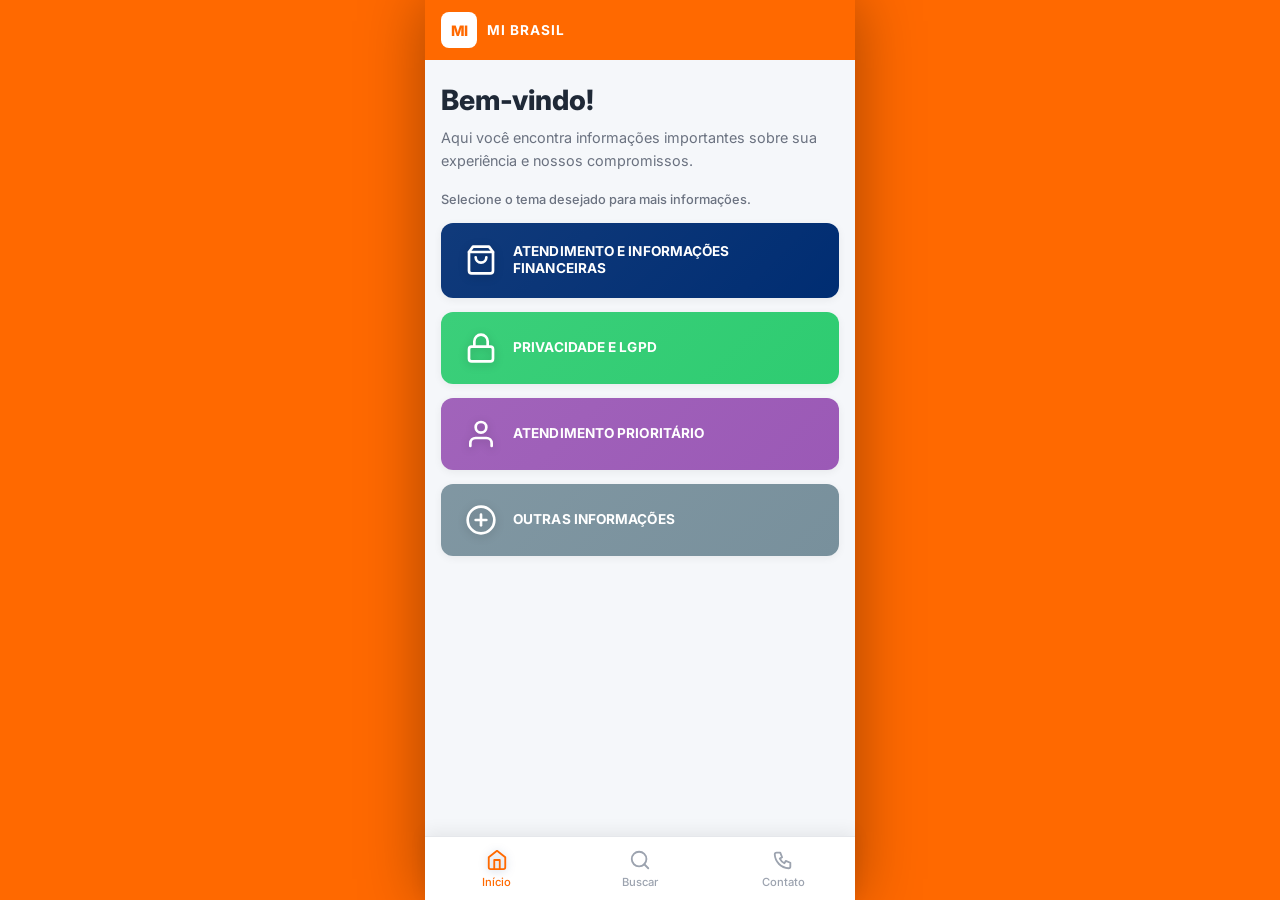
==== commit a4993e9d: "vs01" ====
--- a/index.html
+++ b/index.html
@@ -31,8 +31,7 @@
     </symbol>
     <symbol id="icon-phone" viewBox="0 0 24 24" fill="none" stroke="currentColor" stroke-width="2"
       stroke-linecap="round" stroke-linejoin="round">
-      <path
-        d="M22 16.92v3a2 2 0 01-2.18 2 19.79 19.79 0 01-8.63-3.07A19.5 19.5 0 013.07 9.8 19.79 19.79 0 01.22 1.18 2 2 0 012.2 0h3a2 2 0 012 1.72 12.84 12.84 0 00.7 2.81 2 2 0 01-.45 2.11L6.09 7.91a16 16 0 006 6l1.27-1.27a2 2 0 012.11-.45 12.84 12.84 0 002.81.7A2 2 0 0122 14.92v2z" />
+      <path d="M5 4h4l2 5l-2.5 1.5a11 11 0 0 0 5 5l1.5 -2.5l5 2v4a2 2 0 0 1 -2 2a16 16 0 0 1 -15 -15a2 2 0 0 1 2 -2" />
     </symbol>
     <symbol id="icon-menu" viewBox="0 0 24 24" fill="none" stroke="currentColor" stroke-width="2" stroke-linecap="round"
       stroke-linejoin="round">
@@ -161,6 +160,9 @@
       stroke-linecap="round" stroke-linejoin="round">
       <circle cx="12" cy="12" r="10" />
       <polyline points="12 6 12 12 16 14" />
+    </symbol>
+    <symbol id="icon-chevron-down" viewBox="0 0 24 24" fill="none" stroke="currentColor" stroke-width="2" stroke-linecap="round" stroke-linejoin="round">
+      <polyline points="6 9 12 15 18 9"></polyline>
     </symbol>
     <symbol id="icon-list" viewBox="0 0 24 24" fill="none" stroke="currentColor" stroke-width="2" stroke-linecap="round"
       stroke-linejoin="round">
@@ -375,25 +377,35 @@
 
           <div class="content-card">
             <div class="intro">
-              Nesta página, os Clientes das lojas XIAOMI STORE encontrarão informações sobre <strong>Atendimento
-                Preferencial e Prioritário.</strong>
-              <br><br>
-              <strong>Atendimento Preferencial</strong> e Prioritário de acordo com a Lei Federal nº 10.048/2000:
-              <ul class="pref-list" aria-describedby="desc-list">
-                <li>Pessoas com deficiência;</li>
-                <li>Pessoas com transtorno do espectro autista;</li>
-                <li>Pessoas idosas com idade igual ou superior a 60 (sessenta) anos;</li>
-                <li>As gestantes e as lactantes;</li>
-                <li>Pessoas com criança de colo;</li>
-                <li>Pessoas obesas;</li>
-                <li>Pessoas com mobilidade reduzida;</li>
-                <li>Doadores de sangue, mediante apresentação de comprovante de doação, com validade de 120 (cento e
-                  vinte) dias.</li>
-              </ul>
-              Seguem abaixo outras condições de <strong>Atendimento Preferencial e Prioritário</strong> de acordo leis
-              específicas de Estados e Municípios. Verifique as informações referentes à localidade (estado/cidade) da
-              loja em que está sendo atendido e, caso faça parte de algum grupo preferencial / prioritário, informe sua
-              condição ao vendedor.
+              <p style="margin-bottom: 20px; font-size: 0.95rem; line-height: 1.5; color: var(--color-text-muted);">
+                Nesta página, os clientes das lojas <strong>MI BRASIL</strong> encontrarão informações sobre as regras de <strong>Atendimento Preferencial e Prioritário</strong>.
+              </p>
+
+              <details class="pref-box">
+                <summary class="pref-box-title">
+                  <span>De acordo com a Lei Federal nº 10.048/2000, têm direito a atendimento prioritário:</span>
+                  <svg class="pref-box-chevron"><use href="#icon-chevron-down" /></svg>
+                </summary>
+                <div class="pref-box-content">
+                  <ul class="pref-list" aria-describedby="desc-list">
+                    <li><svg><use href="#icon-check" /></svg><span>Pessoas com deficiência</span></li>
+                    <li><svg><use href="#icon-check" /></svg><span>Pessoas com transtorno do espectro autista</span></li>
+                    <li><svg><use href="#icon-check" /></svg><span>Pessoas idosas (60+ anos)</span></li>
+                    <li><svg><use href="#icon-check" /></svg><span>Gestantes e lactantes</span></li>
+                    <li><svg><use href="#icon-check" /></svg><span>Pessoas com criança de colo</span></li>
+                    <li><svg><use href="#icon-check" /></svg><span>Pessoas obesas</span></li>
+                    <li><svg><use href="#icon-check" /></svg><span>Pessoas com mobilidade reduzida</span></li>
+                    <li><svg><use href="#icon-check" /></svg><span>Doadores de sangue (comprovante até 120 dias)</span></li>
+                  </ul>
+                </div>
+              </details>
+
+              <div class="pref-note">
+                <svg><use href="#icon-info"/></svg>
+                <div>
+                  <strong>Nota Importante:</strong> Abaixo você encontra outras condições de atendimento prioritário regidas por leis estaduais e municipais. Busque pela localidade da loja e, caso faça parte de um grupo preferencial, informe sua condição à equipe.
+                </div>
+              </div>
             </div>
           </div>
 
--- a/style.css
+++ b/style.css
@@ -1300,15 +1300,101 @@
     border: 0;
 }
 
+details.pref-box {
+    background: rgba(155, 89, 182, 0.05);
+    padding: 20px;
+    border-radius: var(--radius-md);
+    border: 1px solid rgba(155, 89, 182, 0.2);
+    margin-bottom: 24px;
+    transition: all var(--transition);
+}
+
+summary.pref-box-title {
+    display: flex;
+    align-items: center;
+    justify-content: space-between;
+    gap: 8px;
+    margin: 0;
+    font-weight: 600;
+    color: var(--color-text);
+    font-size: 0.95rem;
+    line-height: 1.4;
+    cursor: pointer;
+    list-style: none;
+}
+
+summary.pref-box-title::-webkit-details-marker {
+    display: none;
+}
+
+.pref-box-chevron {
+    width: 20px;
+    height: 20px;
+    color: #9B59B6;
+    flex-shrink: 0;
+    transition: transform var(--transition);
+}
+
+details.pref-box[open] .pref-box-chevron {
+    transform: rotate(180deg);
+}
+
+.pref-box-content {
+    margin-top: 16px;
+}
+
 ul.pref-list {
-    margin: 0 0 16px 1.1rem;
+    display: grid;
+    grid-template-columns: repeat(auto-fit, minmax(240px, 1fr));
+    gap: 12px;
+    margin: 0;
     padding: 0;
-    list-style-position: inside;
+    list-style: none;
 }
 
 ul.pref-list li {
-    margin: 10px 0;
-    line-height: 1.45;
+    display: flex;
+    align-items: flex-start;
+    gap: 10px;
+    background: var(--color-surface);
+    padding: 12px 16px;
+    border-radius: var(--radius-sm);
+    border: 1px solid var(--color-border);
+    font-size: 0.85rem;
+    font-weight: 500;
+    line-height: 1.4;
+    color: var(--color-text);
+    margin: 0;
+    box-shadow: var(--shadow-sm);
+}
+
+ul.pref-list li svg {
+    width: 18px;
+    height: 18px;
+    color: #9B59B6;
+    flex-shrink: 0;
+    margin-top: 2px;
+}
+
+.pref-note {
+    display: flex;
+    align-items: flex-start;
+    gap: 12px;
+    font-size: 0.85rem;
+    line-height: 1.5;
+    color: var(--color-text-muted);
+    background: var(--color-surface);
+    padding: 16px;
+    border-radius: var(--radius-md);
+    border: 1px solid var(--color-border);
+}
+
+.pref-note svg {
+    width: 20px;
+    height: 20px;
+    color: #F59E0B;
+    flex-shrink: 0;
+    margin-top: 2px;
 }
 
 .estados-container {
@@ -1323,6 +1409,7 @@
     border-radius: 8px;
     overflow: hidden;
     box-shadow: 0 2px 5px rgba(0, 0, 0, 0.1);
+    display: none;
 }
 
 .estados-question {
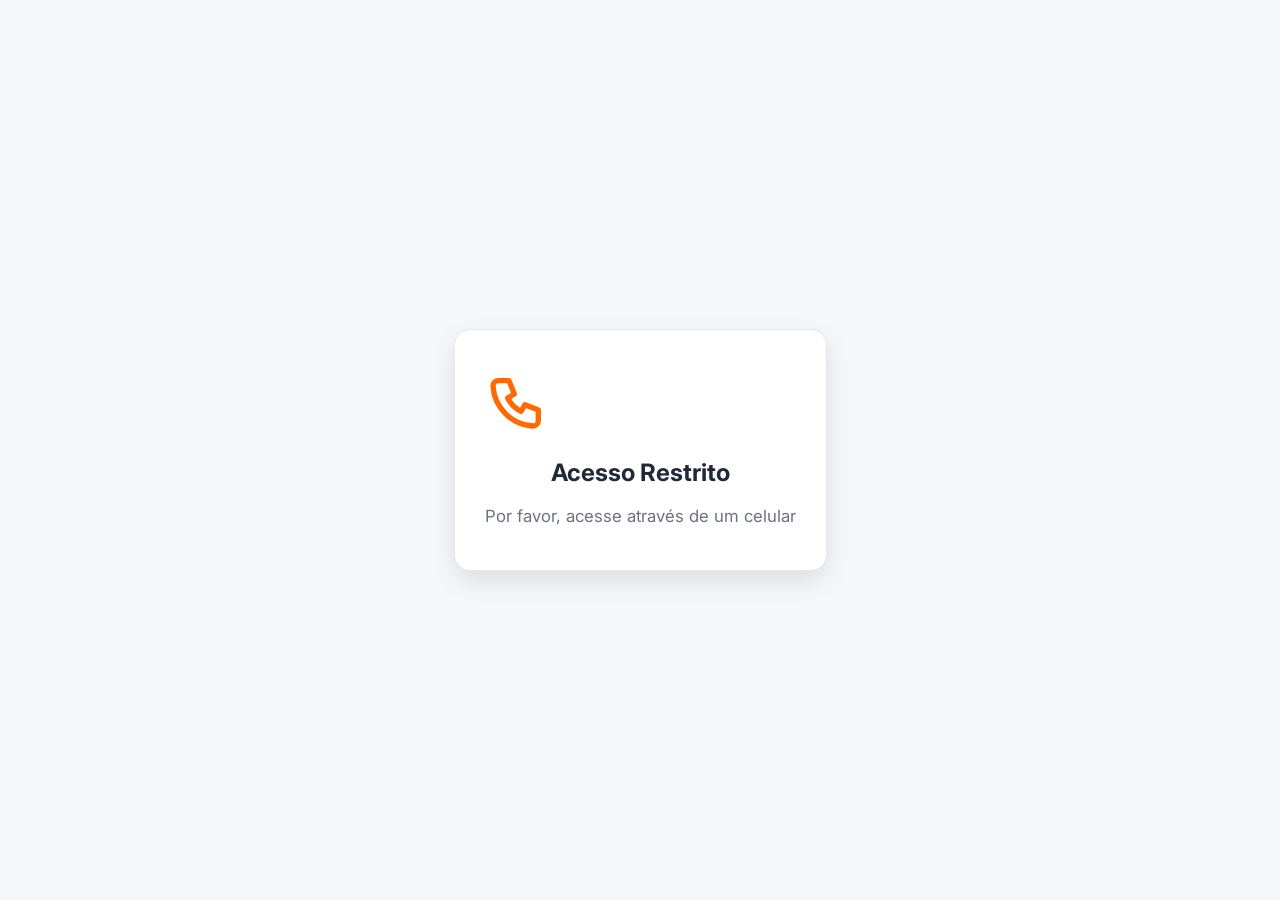
==== commit 94b16f62: "vs01" ====
--- a/index.html
+++ b/index.html
@@ -161,7 +161,8 @@
       <circle cx="12" cy="12" r="10" />
       <polyline points="12 6 12 12 16 14" />
     </symbol>
-    <symbol id="icon-chevron-down" viewBox="0 0 24 24" fill="none" stroke="currentColor" stroke-width="2" stroke-linecap="round" stroke-linejoin="round">
+    <symbol id="icon-chevron-down" viewBox="0 0 24 24" fill="none" stroke="currentColor" stroke-width="2"
+      stroke-linecap="round" stroke-linejoin="round">
       <polyline points="6 9 12 15 18 9"></polyline>
     </symbol>
     <symbol id="icon-list" viewBox="0 0 24 24" fill="none" stroke="currentColor" stroke-width="2" stroke-linecap="round"
@@ -179,7 +180,17 @@
      APP ROOT
 ════════════════════════════════════════════ -->
   <div id="app">
-
+    <!-- Desktop Warning -->
+    <div id="desktop-warning">
+      <div class="desktop-warning-content">
+        <svg>
+          <use href="#icon-phone" />
+        </svg>
+        <h2>Acesso Restrito</h2>
+        <p>Por favor, acesse através de um
+          celular</p>
+      </div>
+    </div>
 
     <!-- ─── SCREENS CONTAINER ───────────────── -->
     <div id="screens-container">
@@ -193,7 +204,7 @@
             <div class="logo-badge">
               <span class="logo-mi">MI</span>
             </div>
-            <span class="logo-name">MI BRASIL</span>
+            <span class="logo-name">BRASIL</span>
           </div>
         </header>
 
@@ -378,32 +389,55 @@
           <div class="content-card">
             <div class="intro">
               <p style="margin-bottom: 20px; font-size: 0.95rem; line-height: 1.5; color: var(--color-text-muted);">
-                Nesta página, os clientes das lojas <strong>MI BRASIL</strong> encontrarão informações sobre as regras de <strong>Atendimento Preferencial e Prioritário</strong>.
+                Nesta página, os clientes das lojas <strong>MI BRASIL</strong> encontrarão informações sobre as regras
+                de <strong>Atendimento Preferencial e Prioritário</strong>.
               </p>
 
               <details class="pref-box">
                 <summary class="pref-box-title">
                   <span>De acordo com a Lei Federal nº 10.048/2000, têm direito a atendimento prioritário:</span>
-                  <svg class="pref-box-chevron"><use href="#icon-chevron-down" /></svg>
+                  <svg class="pref-box-chevron">
+                    <use href="#icon-chevron-down" />
+                  </svg>
                 </summary>
                 <div class="pref-box-content">
                   <ul class="pref-list" aria-describedby="desc-list">
-                    <li><svg><use href="#icon-check" /></svg><span>Pessoas com deficiência</span></li>
-                    <li><svg><use href="#icon-check" /></svg><span>Pessoas com transtorno do espectro autista</span></li>
-                    <li><svg><use href="#icon-check" /></svg><span>Pessoas idosas (60+ anos)</span></li>
-                    <li><svg><use href="#icon-check" /></svg><span>Gestantes e lactantes</span></li>
-                    <li><svg><use href="#icon-check" /></svg><span>Pessoas com criança de colo</span></li>
-                    <li><svg><use href="#icon-check" /></svg><span>Pessoas obesas</span></li>
-                    <li><svg><use href="#icon-check" /></svg><span>Pessoas com mobilidade reduzida</span></li>
-                    <li><svg><use href="#icon-check" /></svg><span>Doadores de sangue (comprovante até 120 dias)</span></li>
+                    <li><svg>
+                        <use href="#icon-check" />
+                      </svg><span>Pessoas com deficiência</span></li>
+                    <li><svg>
+                        <use href="#icon-check" />
+                      </svg><span>Pessoas com transtorno do espectro autista</span></li>
+                    <li><svg>
+                        <use href="#icon-check" />
+                      </svg><span>Pessoas idosas (60+ anos)</span></li>
+                    <li><svg>
+                        <use href="#icon-check" />
+                      </svg><span>Gestantes e lactantes</span></li>
+                    <li><svg>
+                        <use href="#icon-check" />
+                      </svg><span>Pessoas com criança de colo</span></li>
+                    <li><svg>
+                        <use href="#icon-check" />
+                      </svg><span>Pessoas obesas</span></li>
+                    <li><svg>
+                        <use href="#icon-check" />
+                      </svg><span>Pessoas com mobilidade reduzida</span></li>
+                    <li><svg>
+                        <use href="#icon-check" />
+                      </svg><span>Doadores de sangue (comprovante até 120 dias)</span></li>
                   </ul>
                 </div>
               </details>
 
               <div class="pref-note">
-                <svg><use href="#icon-info"/></svg>
+                <svg>
+                  <use href="#icon-info" />
+                </svg>
                 <div>
-                  <strong>Nota Importante:</strong> Abaixo você encontra outras condições de atendimento prioritário regidas por leis estaduais e municipais. Busque pela localidade da loja e, caso faça parte de um grupo preferencial, informe sua condição à equipe.
+                  <strong>Nota Importante:</strong> Abaixo você encontra outras condições de atendimento prioritário
+                  regidas por leis estaduais e municipais. Busque pela localidade da loja e, caso faça parte de um grupo
+                  preferencial, informe sua condição à equipe.
                 </div>
               </div>
             </div>
--- a/style.css
+++ b/style.css
@@ -1830,3 +1830,53 @@
   font-weight: 700;
 }
 
+/* ── Desktop Warning Overlay ── */
+#desktop-warning {
+  display: none;
+  position: fixed;
+  top: 0;
+  left: 0;
+  width: 100vw;
+  height: 100vh;
+  background-color: var(--color-bg);
+  z-index: 99999;
+  justify-content: center;
+  align-items: center;
+  text-align: center;
+  padding: 24px;
+}
+
+.desktop-warning-content {
+  max-width: 440px;
+  background: var(--color-surface);
+  padding: 40px 30px;
+  border-radius: var(--radius-lg);
+  box-shadow: 0 10px 25px rgba(0,0,0,0.1);
+  border: 1px solid var(--color-border);
+}
+
+.desktop-warning-content svg {
+  width: 64px;
+  height: 64px;
+  color: var(--color-primary);
+  margin-bottom: 24px;
+}
+
+.desktop-warning-content h2 {
+  font-size: 1.5rem;
+  color: var(--color-text);
+  margin-bottom: 16px;
+  font-weight: 700;
+}
+
+.desktop-warning-content p {
+  color: var(--color-text-muted);
+  line-height: 1.6;
+  font-size: 1.05rem;
+}
+
+@media (min-width: 768px) {
+  #desktop-warning {
+    display: flex;
+  }
+}
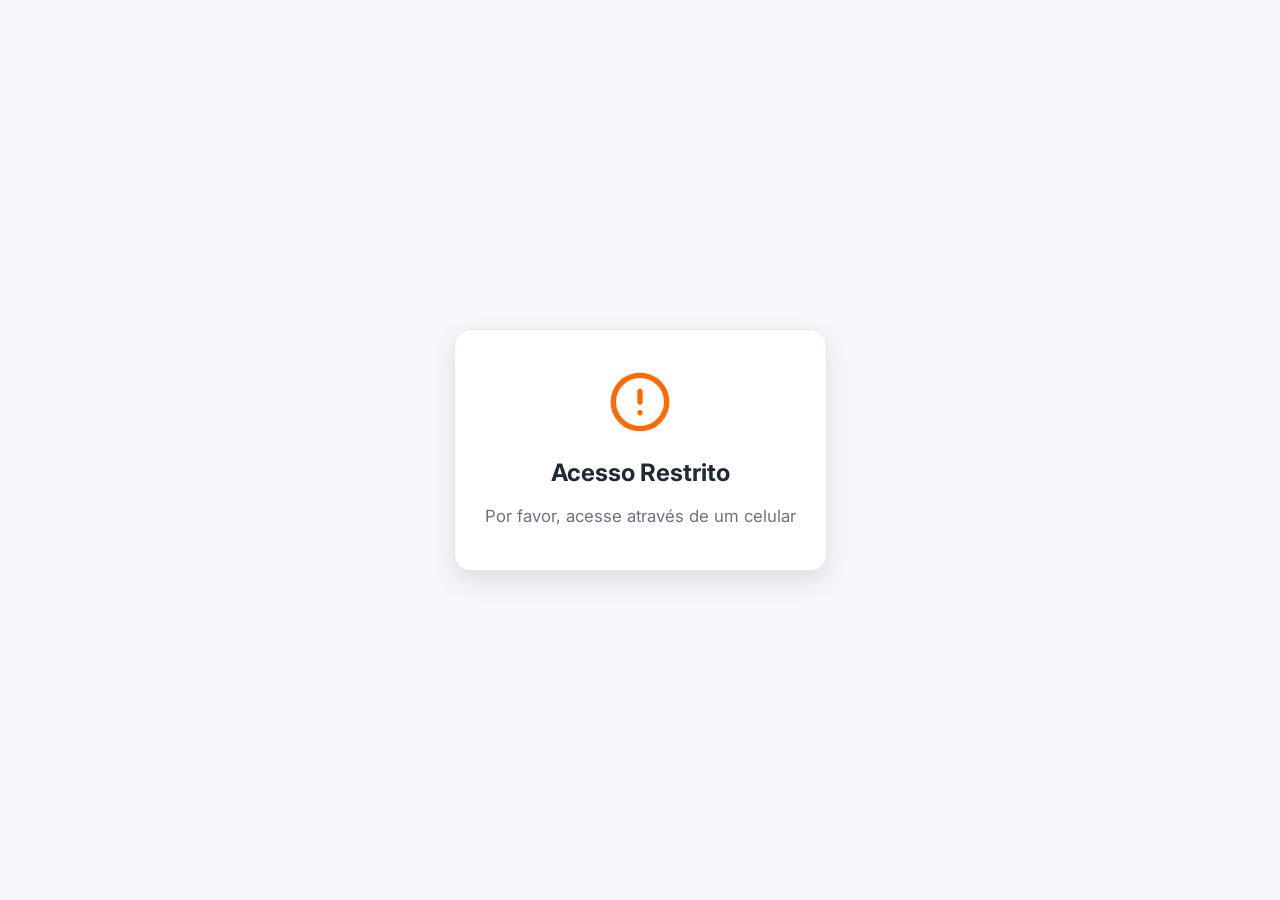
==== commit 47fbcafb: "vs01" ====
--- a/index.html
+++ b/index.html
@@ -184,11 +184,10 @@
     <div id="desktop-warning">
       <div class="desktop-warning-content">
         <svg>
-          <use href="#icon-phone" />
+          <use href="#icon-alert" />
         </svg>
         <h2>Acesso Restrito</h2>
-        <p>Por favor, acesse através de um
-          celular</p>
+        <p>Por favor, acesse através de um celular</p>
       </div>
     </div>
 
@@ -849,17 +848,55 @@
             <p>Canais oficiais de atendimento e suporte ao cliente.</p>
           </div>
 
-          <div id="contact-cards" class="contact-cards">
-            <!-- Populated by JS -->
-          </div>
-
-          <div class="content-card alert-card" style="margin-top:12px">
-            <svg class="alert-icon" aria-hidden="true">
-              <use href="#icon-alert" />
-            </svg>
-            <p>Em caso de emergência, acione o canal de atendimento da sua unidade local. Nosso compromisso é atendê-lo
-              com rapidez e respeito.</p>
-          </div>
+          <!-- Barra de busca do Contato -->
+          <div class="priv-search-wrap" style="margin-bottom: 16px;">
+            <div class="priv-search-box" id="contactSearchBox">
+              <svg class="priv-search-ico" aria-hidden="true">
+                <use href="#icon-search" />
+              </svg>
+              <input type="search" id="searchInputContato" class="priv-search-input"
+                placeholder="Buscar shopping..." aria-label="Buscar shopping"
+                autocomplete="off">
+              <button class="priv-search-clear" id="contactSearchClearBtn" aria-label="Limpar busca" style="display:none">
+                <svg aria-hidden="true">
+                  <use href="#icon-close" />
+                </svg>
+              </button>
+            </div>
+          </div>
+
+          <!-- Estado inicial vazio -->
+          <div id="contactResultsEmpty" class="priv-empty-state">
+            <div class="priv-empty-icon-wrap" aria-hidden="true">
+              <svg viewBox="0 0 24 24" fill="none" stroke="#ff6900" stroke-width="1.5" stroke-linecap="round" stroke-linejoin="round">
+                <circle cx="11" cy="11" r="8" />
+                <line x1="21" y1="21" x2="16.65" y2="16.65" />
+              </svg>
+            </div>
+            <p class="priv-empty-title">Busque seu shopping</p>
+            <p class="priv-empty-sub">Digite o nome do shopping para encontrar o canal de atendimento no WhatsApp.</p>
+          </div>
+
+          <!-- Resultados da Busca de Contato -->
+          <div id="contactResultsList" class="priv-results" aria-live="polite" style="display:none;">
+            <!-- Preenchido pelo JS -->
+          </div>
+
+          <!-- Sem resultados -->
+          <div id="contactNoResults" class="priv-empty-state" style="display:none;">
+            <div class="priv-empty-icon-wrap" aria-hidden="true">
+              <svg viewBox="0 0 24 24" fill="none" stroke="#9ca3af" stroke-width="1.5" stroke-linecap="round" stroke-linejoin="round">
+                <circle cx="11" cy="11" r="8" />
+                <line x1="21" y1="21" x2="16.65" y2="16.65" />
+                <line x1="8" y1="8" x2="14" y2="14" />
+                <line x1="14" y1="8" x2="8" y2="14" />
+              </svg>
+            </div>
+            <p class="priv-empty-title">Nenhum resultado</p>
+            <p class="priv-empty-sub">Tente buscar por outro nome de shopping.</p>
+          </div>
+
+
         </div>
       </div>
 
--- a/style.css
+++ b/style.css
@@ -1859,7 +1859,7 @@
   width: 64px;
   height: 64px;
   color: var(--color-primary);
-  margin-bottom: 24px;
+  margin: 0 auto 24px auto;
 }
 
 .desktop-warning-content h2 {
